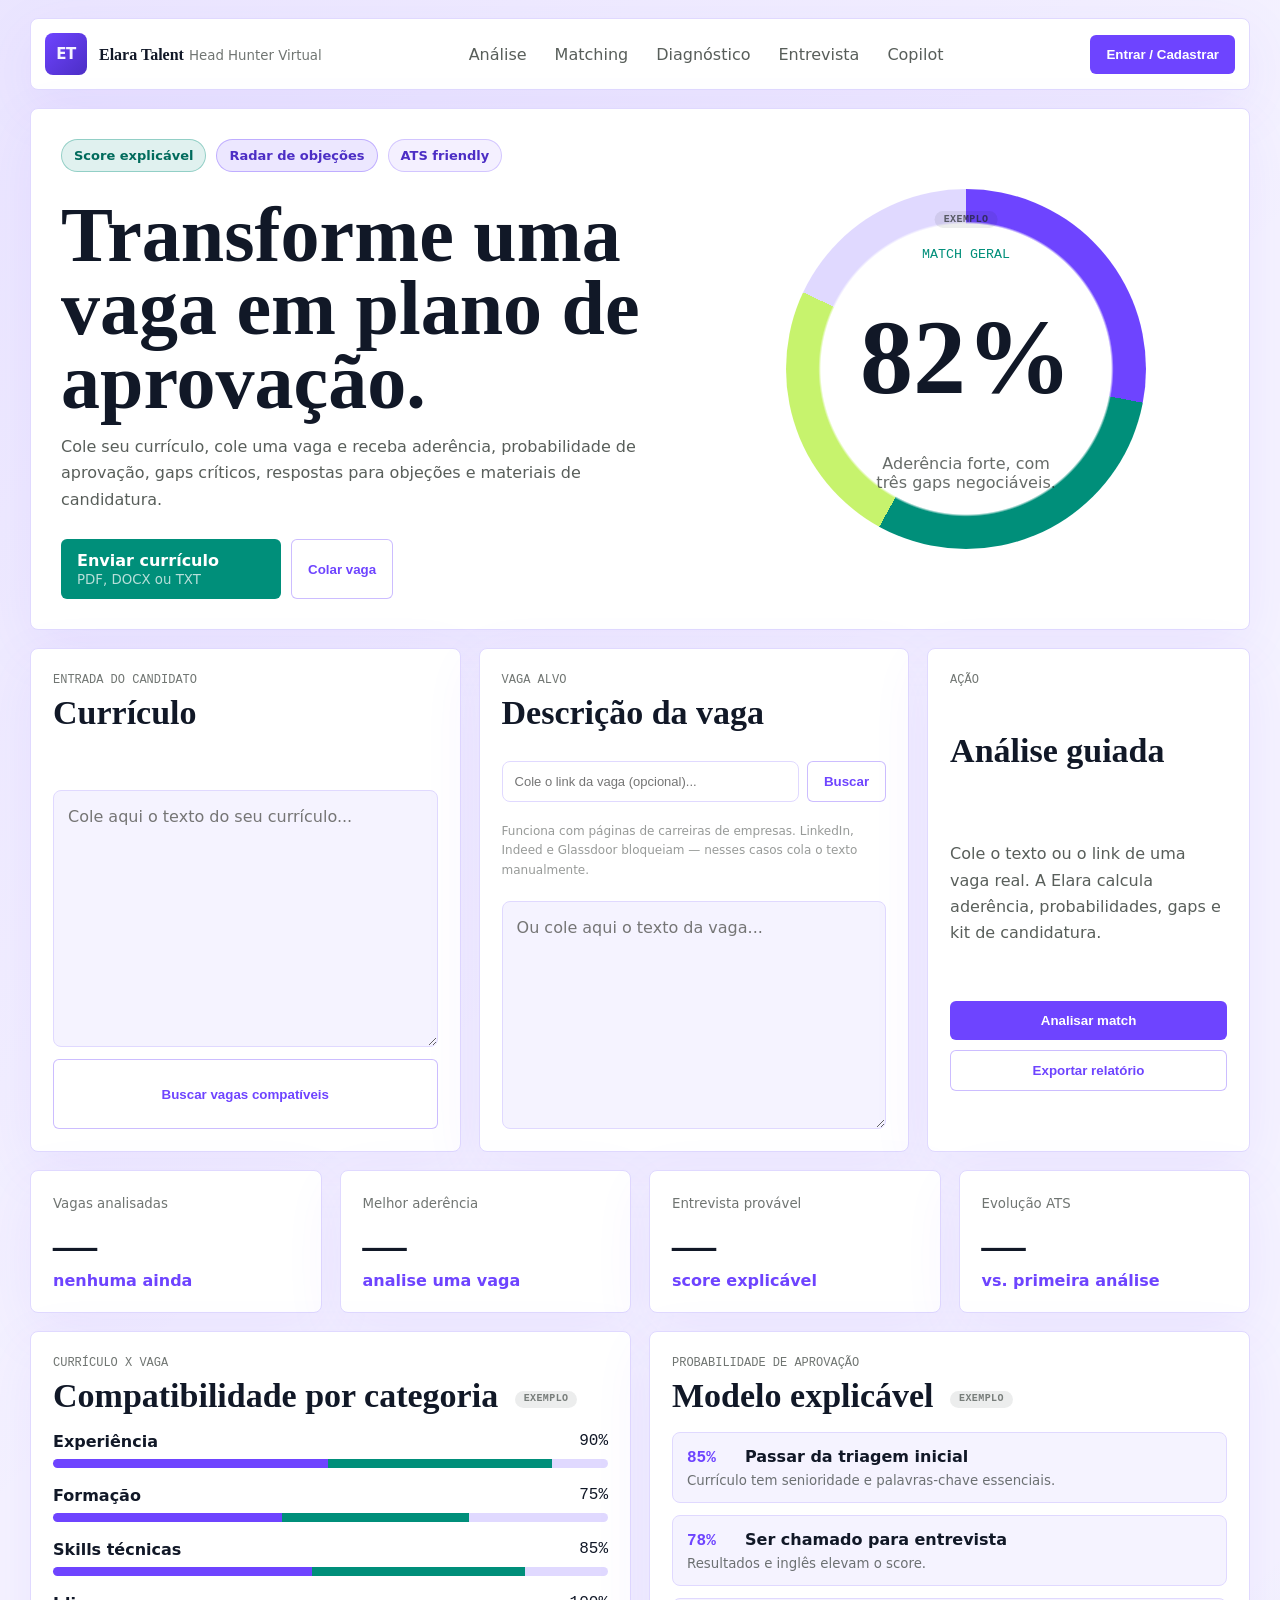
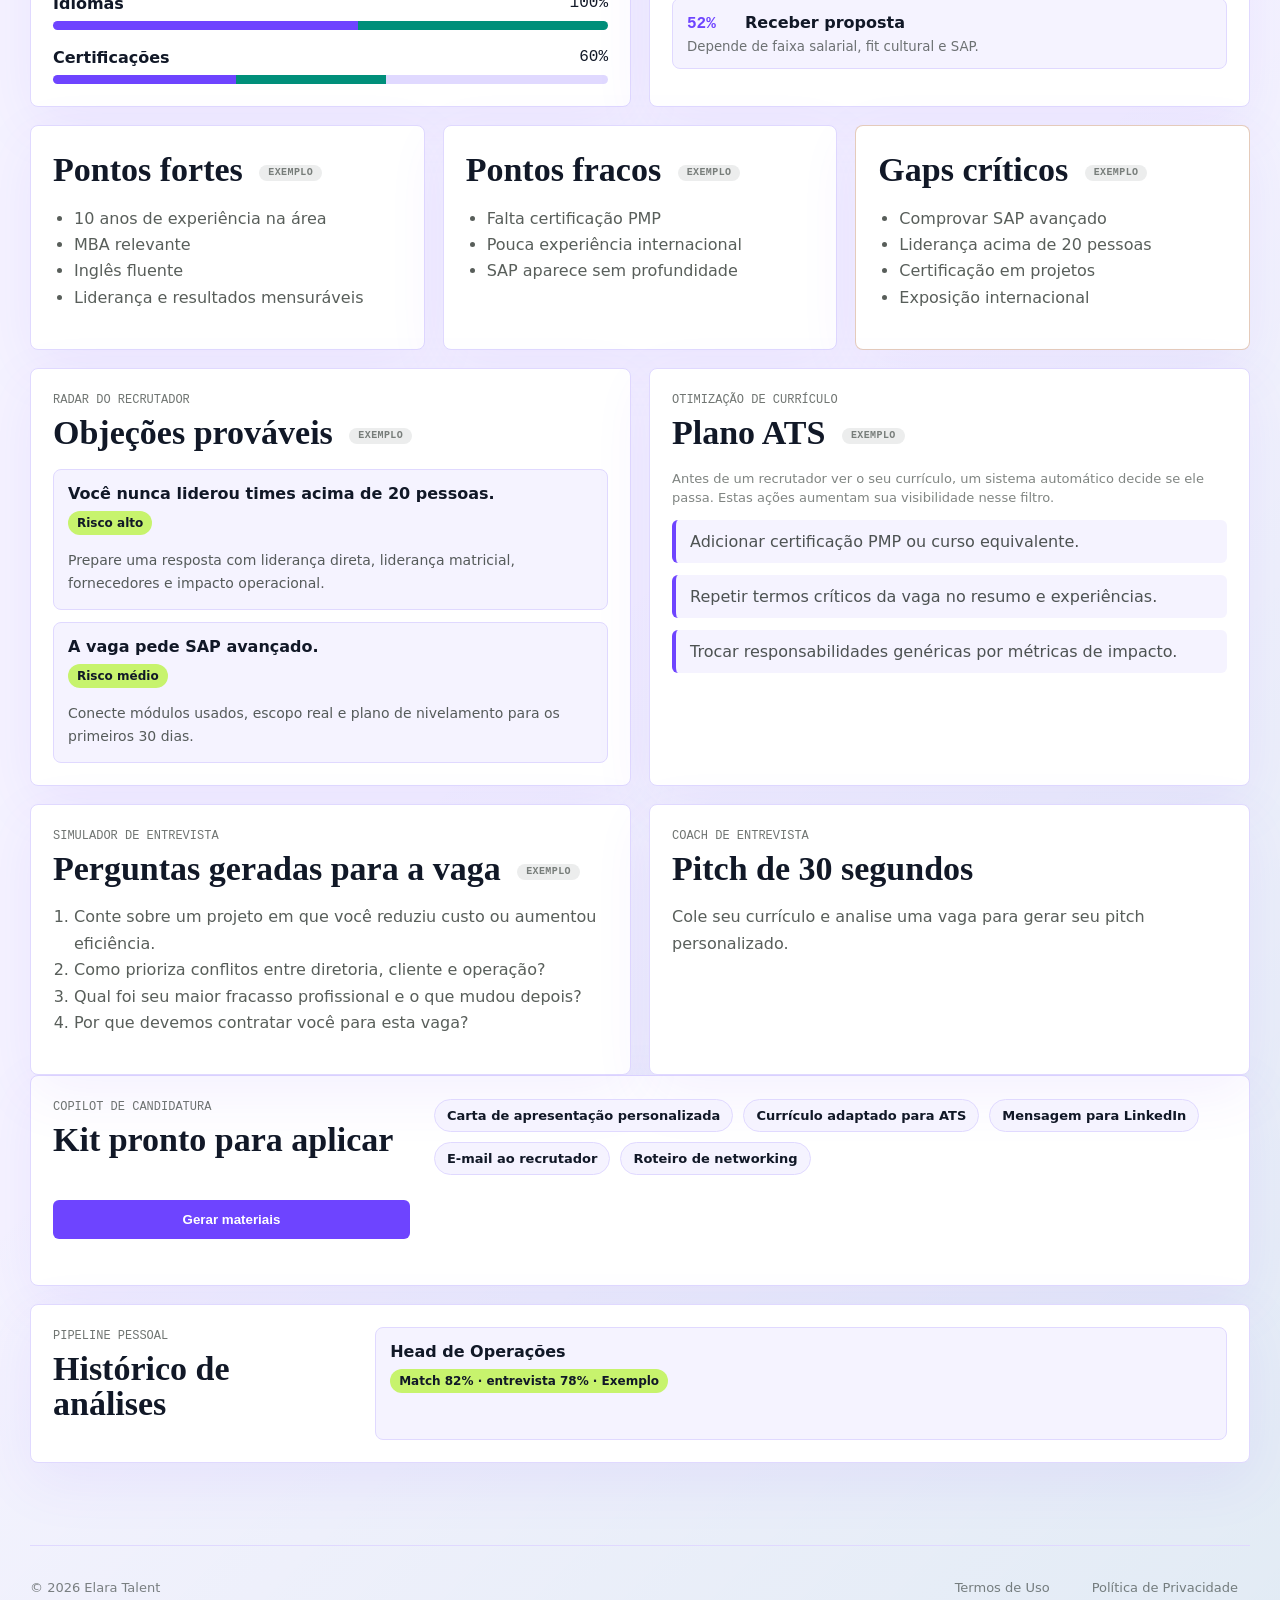
==== index.html @ 8f1d29b9 "fix: corrige portugues europeu para portugues brasileiro na UI Alguns textos (roteiro de networking," ====
<!doctype html>
<html lang="pt-BR">
  <head>
    <meta charset="utf-8" />
    <meta name="viewport" content="width=device-width, initial-scale=1" />
    <title>Elara Talent</title>
    <link rel="manifest" href="manifest.json" />
    <link rel="stylesheet" href="styles.css" />
  </head>
  <body>
    <main class="shell">
      <header class="topbar">
        <div class="brand">
          <span class="mark">ET</span>
          <div>
            <strong>Elara Talent</strong>
            <small>Head Hunter Virtual</small>
          </div>
        </div>
        <nav>
          <a href="#analise">Análise</a>
          <a href="#matching">Matching</a>
          <a href="#diagnostico">Diagnóstico</a>
          <a href="#entrevista">Entrevista</a>
          <a href="#copilot">Copilot</a>
        </nav>
        <div id="auth-area">
          <!-- preenchido por JS -->
        </div>
      </header>

      <section class="hero">
        <div class="hero-copy">
          <div class="badges">
            <span>Score explicável</span>
            <span>Radar de objeções</span>
            <span>ATS friendly</span>
          </div>
          <h1>Transforme uma vaga em plano de aprovação.</h1>
          <p>
            Cole seu currículo, cole uma vaga e receba aderência, probabilidade de aprovação,
            gaps críticos, respostas para objeções e materiais de candidatura.
          </p>
          <div class="actions">
            <label>
              <input type="file" id="resume-file" accept=".pdf,.docx,.txt" />
              <strong>Enviar currículo</strong>
              <small>PDF, DOCX ou TXT</small>
            </label>
            <button class="secondary" id="paste-job-button">Colar vaga</button>
          </div>
        </div>
        <div class="radar" aria-label="Match geral de 82%">
          <div class="ring">
            <span class="example-badge">Exemplo</span>
            <small>Match geral</small>
            <strong id="match-score">82%</strong>
            <span id="match-caption">Aderência forte, com três gaps negociáveis.</span>
          </div>
        </div>
      </section>

      <div class="paywall-banner" id="paywall-banner">
        <p><strong>Você usou suas 2 análises gratuitas deste mês.</strong> Compre créditos para continuar analisando.</p>
        <button id="btn-open-upgrade">Comprar créditos — a partir de R$ 5,00</button>
      </div>

      <section class="workspace" id="analise">
        <article class="panel input-panel">
          <div>
            <p class="eyebrow">Entrada do candidato</p>
            <h2>Currículo</h2>
          </div>
          <textarea id="resume-input" rows="8" placeholder="Cole aqui o texto do seu currículo..."></textarea>
          <div class="pii-banner" id="pii-banner" hidden>
            <p>Encontramos informações pessoais que normalmente não são necessárias para a análise. Deseja removê-las automaticamente?</p>
            <div class="pii-banner-actions">
              <button id="pii-remove-button">Remover automaticamente</button>
              <button class="secondary" id="pii-keep-button">Manter assim</button>
            </div>
          </div>
          <button class="secondary" id="search-jobs-button">Buscar vagas compatíveis</button>
        </article>
        <article class="panel input-panel">
          <div>
            <p class="eyebrow">Vaga alvo</p>
            <h2>Descrição da vaga</h2>
          </div>
          <div class="url-row">
            <input type="url" id="job-url-input" placeholder="Cole o link da vaga (opcional)..." />
            <button id="fetch-job-button" class="secondary">Buscar</button>
          </div>
          <p class="url-hint">Funciona com páginas de carreiras de empresas. LinkedIn, Indeed e Glassdoor bloqueiam — nesses casos cola o texto manualmente.</p>
          <textarea id="job-input" rows="8" placeholder="Ou cole aqui o texto da vaga..."></textarea>
        </article>
        <article class="panel command-panel">
          <p class="eyebrow">Ação</p>
          <h2>Análise guiada</h2>
          <p>Cole o texto ou o link de uma vaga real. A Elara calcula aderência, probabilidades, gaps e kit de candidatura.</p>
          <div class="button-stack">
            <button id="analyze-button">Analisar match</button>
            <button class="secondary" id="export-report-button">Exportar relatório</button>
          </div>
          <div class="usage-counter" id="usage-info"></div>
        </article>
      </section>

      <section class="panel" id="job-results-panel" hidden>
        <div>
          <p class="eyebrow">Vagas reais</p>
          <h2>Vagas compatíveis encontradas</h2>
          <p class="section-hint">Resultados da Adzuna com base no seu currículo. O score aqui é uma estimativa rápida por palavras-chave — use "Analisar em detalhe" para a análise completa.</p>
        </div>
        <div class="job-results-list" id="job-results-list"></div>
      </section>

      <section class="metrics">
        <article><small>Vagas analisadas</small><strong id="metric-count">—</strong><span id="metric-count-sub">nenhuma ainda</span></article>
        <article><small>Melhor aderência</small><strong id="metric-best-match">—</strong><span id="metric-best-role">analise uma vaga</span></article>
        <article><small>Entrevista provável</small><strong id="metric-interview">—</strong><span id="metric-interview-sub">score explicável</span></article>
        <article><small>Evolução ATS</small><strong id="metric-ats">—</strong><span id="metric-ats-sub">vs. primeira análise</span></article>
      </section>

      <section id="matching" class="grid two">
        <article class="panel">
          <p class="eyebrow">Currículo x vaga</p>
          <h2>Compatibilidade por categoria <span class="example-badge">Exemplo</span></h2>
          <div class="bars">
            <span data-category="experience" style="--v:90%"><b>Experiência</b><i>90%</i></span>
            <span data-category="education" style="--v:75%"><b>Formação</b><i>75%</i></span>
            <span data-category="skills" style="--v:85%"><b>Skills técnicas</b><i>85%</i></span>
            <span data-category="languages" style="--v:100%"><b>Idiomas</b><i>100%</i></span>
            <span data-category="certifications" style="--v:60%"><b>Certificações</b><i>60%</i></span>
          </div>
        </article>
        <article class="panel">
          <p class="eyebrow">Probabilidade de aprovação</p>
          <h2>Modelo explicável <span class="example-badge">Exemplo</span></h2>
          <div class="probabilities">
            <div><strong id="screening-score">85%</strong><span>Passar da triagem inicial</span><small id="screening-reason">Currículo tem senioridade e palavras-chave essenciais.</small></div>
            <div><strong id="interview-score">78%</strong><span>Ser chamado para entrevista</span><small id="interview-reason">Resultados e inglês elevam o score.</small></div>
            <div><strong id="offer-score">52%</strong><span>Receber proposta</span><small id="offer-reason">Depende de faixa salarial, fit cultural e SAP.</small></div>
          </div>
        </article>
      </section>

      <section id="diagnostico" class="grid three">
        <article class="panel">
          <h2>Pontos fortes <span class="example-badge">Exemplo</span></h2>
          <ul id="strengths-list">
            <li>10 anos de experiência na área</li>
            <li>MBA relevante</li>
            <li>Inglês fluente</li>
            <li>Liderança e resultados mensuráveis</li>
          </ul>
        </article>
        <article class="panel">
          <h2>Pontos fracos <span class="example-badge">Exemplo</span></h2>
          <ul id="weaknesses-list">
            <li>Falta certificação PMP</li>
            <li>Pouca experiência internacional</li>
            <li>SAP aparece sem profundidade</li>
          </ul>
        </article>
        <article class="panel copper">
          <h2>Gaps críticos <span class="example-badge">Exemplo</span></h2>
          <ul id="critical-gaps-list">
            <li>Comprovar SAP avançado</li>
            <li>Liderança acima de 20 pessoas</li>
            <li>Certificação em projetos</li>
            <li>Exposição internacional</li>
          </ul>
        </article>
      </section>

      <section class="grid two">
        <article class="panel">
          <p class="eyebrow">Radar do recrutador</p>
          <h2>Objeções prováveis <span class="example-badge">Exemplo</span></h2>
          <div class="objections" id="objections-list">
            <article>
              <strong>Você nunca liderou times acima de 20 pessoas.</strong>
              <span>Risco alto</span>
              <p>Prepare uma resposta com liderança direta, liderança matricial, fornecedores e impacto operacional.</p>
            </article>
            <article>
              <strong>A vaga pede SAP avançado.</strong>
              <span>Risco médio</span>
              <p>Conecte módulos usados, escopo real e plano de nivelamento para os primeiros 30 dias.</p>
            </article>
          </div>
        </article>
        <article class="panel">
          <p class="eyebrow">Otimização de currículo</p>
          <h2>Plano ATS <span class="example-badge">Exemplo</span></h2>
          <p class="section-hint">Antes de um recrutador ver o seu currículo, um sistema automático decide se ele passa. Estas ações aumentam sua visibilidade nesse filtro.</p>
          <div class="ats-plan" id="ats-plan">
            <span>Adicionar certificação PMP ou curso equivalente.</span>
            <span>Repetir termos críticos da vaga no resumo e experiências.</span>
            <span>Trocar responsabilidades genéricas por métricas de impacto.</span>
          </div>
        </article>
      </section>

      <section id="entrevista" class="grid two">
        <article class="panel">
          <p class="eyebrow">Simulador de entrevista</p>
          <h2>Perguntas geradas para a vaga <span class="example-badge">Exemplo</span></h2>
          <ol id="interview-list">
            <li>Conte sobre um projeto em que você reduziu custo ou aumentou eficiência.</li>
            <li>Como prioriza conflitos entre diretoria, cliente e operação?</li>
            <li>Qual foi seu maior fracasso profissional e o que mudou depois?</li>
            <li>Por que devemos contratar você para esta vaga?</li>
          </ol>
        </article>
        <article class="panel">
          <p class="eyebrow">Coach de entrevista</p>
          <h2>Pitch de 30 segundos</h2>
          <p id="pitch-text">Cole seu currículo e analise uma vaga para gerar seu pitch personalizado.</p>
        </article>
      </section>

      <section id="copilot" class="panel copilot">
        <div>
          <p class="eyebrow">Copilot de candidatura</p>
          <h2>Kit pronto para aplicar</h2>
        </div>
        <div class="kit">
          <span>Carta de apresentação personalizada</span>
          <span>Currículo adaptado para ATS</span>
          <span>Mensagem para LinkedIn</span>
          <span>E-mail ao recrutador</span>
          <span>Roteiro de networking</span>
        </div>
        <button id="generate-kit-button">Gerar materiais</button>
        <div class="materials" id="materials" hidden></div>
      </section>

      <section class="panel history-panel">
        <div>
          <p class="eyebrow">Pipeline pessoal</p>
          <h2>Histórico de análises</h2>
        </div>
        <div class="history-list" id="history-list">
          <article>
            <strong>Head de Operações</strong>
            <span>Match 82% · entrevista 78%</span>
          </article>
        </div>
      </section>
    </main>

    <footer class="site-footer">
      <span>© 2026 Elara Talent</span>
      <nav>
        <a href="/termos.html">Termos de Uso</a>
        <a href="/privacidade.html">Política de Privacidade</a>
      </nav>
    </footer>

    <!-- Modal: Login / Cadastro -->
    <div class="modal-overlay" id="modal-auth">
      <div class="modal">
        <button class="modal-close" id="modal-auth-close" aria-label="Fechar">✕</button>
        <h2 id="auth-modal-title">Entrar</h2>
        <div class="modal-error" id="auth-error"></div>

        <!-- Login / Registo -->
        <div id="auth-login-form">
          <div id="auth-form-name" style="display:none">
            <input type="text" id="auth-name" placeholder="Seu nome (opcional)" />
          </div>
          <input type="email" id="auth-email" placeholder="E-mail" />
          <input type="password" id="auth-password" placeholder="Senha" />
          <button class="primary" id="auth-submit">Entrar</button>
          <div class="switch-link" id="auth-switch">
            Não tem conta? <a id="auth-toggle">Cadastre-se grátis</a>
          </div>
          <div class="switch-link" style="margin-top:6px">
            <a id="auth-forgot">Esqueceu a senha?</a>
          </div>
        </div>

        <!-- Recuperação de senha -->
        <div id="auth-forgot-form" style="display:none">
          <p style="font-size:14px;color:rgba(24,32,27,0.62);margin:0 0 12px">Informe seu e-mail e enviaremos um link para você redefinir a senha.</p>
          <input type="email" id="forgot-email" placeholder="E-mail" />
          <button class="primary" id="forgot-submit">Enviar link</button>
          <div class="switch-link" style="margin-top:8px">
            <a id="forgot-back">Voltar ao login</a>
          </div>
        </div>
      </div>
    </div>

    <!-- Modal: Redefinir senha (via link no e-mail) -->
    <div class="modal-overlay" id="modal-reset">
      <div class="modal">
        <h2>Nova senha</h2>
        <div class="modal-error" id="reset-error"></div>
        <input type="password" id="reset-password" placeholder="Nova senha" />
        <input type="password" id="reset-password-confirm" placeholder="Confirmar nova senha" />
        <button class="primary" id="reset-submit">Redefinir senha</button>
      </div>
    </div>

    <!-- Modal: Upgrade / Planos -->
    <div class="modal-overlay" id="modal-upgrade">
      <div class="modal">
        <button class="modal-close" id="modal-upgrade-close" aria-label="Fechar">✕</button>
        <h2>Comprar créditos</h2>
        <p style="color:rgba(24,32,27,0.62);margin:0 0 4px;font-size:14px;">
          Cada crédito equivale a uma análise de match. Compra única, sem assinatura — use quando precisar.
        </p>
        <div class="plan-cards">
          <div class="plan-card" data-credits="5">
            <strong>5 créditos <span class="price">R$ 5,00</span></strong>
            <span>R$ 1,00 por análise</span>
          </div>
          <div class="plan-card selected" data-credits="10">
            <strong>10 créditos <span class="price">R$ 8,00</span></strong>
            <span>R$ 0,80 por análise · economize 20%</span>
          </div>
          <div class="plan-card" data-credits="20">
            <strong>20 créditos <span class="price">R$ 14,00</span></strong>
            <span>R$ 0,70 por análise · economize 30%</span>
          </div>
          <div class="plan-card" data-credits="30">
            <strong>30 créditos <span class="price">R$ 20,00</span></strong>
            <span>R$ 0,67 por análise · economize 33%</span>
          </div>
        </div>
        <button class="primary" id="btn-checkout">Comprar agora</button>
        <div class="switch-link" style="margin-top:10px;font-size:12px;">
          Pagamento seguro via MercadoPago · PIX ou cartão
        </div>
      </div>
    </div>

    <script src="app.js"></script>
  </body>
</html>
---- styles.css ----
:root {
  --ink: #111827;
  --paper: #f5f3ff;
  --chalk: #ffffff;
  --moss: #008f7a;
  --mint: #c7f36d;
  --copper: #ff6b35;
  --plum: #6e44ff;
  --blue: #6e44ff;
  --line: #e0d9ff;
}

* {
  box-sizing: border-box;
}

html {
  scroll-behavior: smooth;
}

body {
  margin: 0;
  background:
    linear-gradient(135deg, rgba(110, 68, 255, 0.08), transparent 34%),
    linear-gradient(315deg, rgba(0, 143, 122, 0.08), transparent 38%),
    var(--paper);
  color: var(--ink);
  font-family: Inter, ui-sans-serif, system-ui, -apple-system, BlinkMacSystemFont, "Segoe UI", sans-serif;
}

button,
a,
label {
  -webkit-tap-highlight-color: transparent;
}

.shell {
  width: min(1220px, calc(100% - 32px));
  margin: 0 auto;
  padding: 18px 0 42px;
}

.topbar,
.hero,
.panel,
.metrics article {
  border: 1px solid var(--line);
  background: var(--chalk);
  border-radius: 8px;
  box-shadow: 0 18px 60px rgba(110, 68, 255, 0.08);
}

.topbar {
  display: flex;
  align-items: center;
  justify-content: space-between;
  gap: 18px;
  padding: 14px;
}

.brand {
  display: flex;
  align-items: center;
  gap: 12px;
}

.brand strong,
h1,
h2,
.radar strong,
.metrics strong {
  font-family: Georgia, "Times New Roman", serif;
}

.brand small,
.eyebrow,
.metrics small {
  color: rgba(24, 32, 27, 0.62);
}

.mark {
  display: grid;
  width: 42px;
  height: 42px;
  place-items: center;
  border-radius: 8px;
  background: linear-gradient(135deg, var(--plum), #4c2ec5);
  color: var(--paper);
  font-weight: 800;
  font-size: 15px;
  letter-spacing: -0.5px;
}

nav {
  display: flex;
  gap: 4px;
}

nav a {
  color: rgba(24, 32, 27, 0.72);
  padding: 10px 12px;
  text-decoration: none;
  border-radius: 6px;
}

nav a:hover {
  background: rgba(110, 68, 255, 0.10);
  color: var(--plum);
}

button,
.actions label {
  border: 0;
  border-radius: 6px;
  background: var(--plum);
  color: #ffffff;
  padding: 12px 16px;
  font-weight: 750;
  cursor: pointer;
}

.hero {
  display: grid;
  grid-template-columns: 1.1fr 0.9fr;
  gap: 34px;
  align-items: center;
  margin-top: 18px;
  padding: 30px;
}

.badges,
.actions,
.kit {
  display: flex;
  flex-wrap: wrap;
  gap: 10px;
}

.badges span,
.kit span {
  border: 1px solid var(--line);
  border-radius: 999px;
  background: var(--paper);
  padding: 8px 12px;
  font-size: 13px;
  font-weight: 650;
}

.badges span:nth-child(1) {
  border-color: rgba(0, 143, 122, 0.35);
  background: rgba(0, 143, 122, 0.12);
  color: #006b5c;
}

.badges span:nth-child(2) {
  border-color: rgba(110, 68, 255, 0.35);
  background: rgba(110, 68, 255, 0.13);
  color: #4c2ec5;
}

.badges span:nth-child(3) {
  border-color: rgba(110, 68, 255, 0.25);
  background: rgba(110, 68, 255, 0.08);
  color: #4c2ec5;
}

h1 {
  max-width: 720px;
  margin: 26px 0 16px;
  font-size: clamp(44px, 7vw, 78px);
  line-height: 0.94;
  letter-spacing: 0;
}

h2 {
  margin: 4px 0 18px;
  font-size: clamp(25px, 3vw, 34px);
  line-height: 1.05;
}

p,
li {
  color: rgba(24, 32, 27, 0.72);
  line-height: 1.65;
}

.actions {
  margin-top: 26px;
}

.actions label {
  display: grid;
  min-width: 220px;
  gap: 2px;
  background: var(--moss);
}

.actions input {
  display: none;
}

.actions small {
  color: rgba(255, 255, 255, 0.72);
  font-weight: 500;
}

.secondary {
  background: #ffffff;
  color: var(--plum);
  border: 1px solid rgba(110, 68, 255, 0.35);
}

.radar {
  display: grid;
  place-items: center;
}

.ring {
  position: relative;
  display: grid;
  width: min(360px, 78vw);
  aspect-ratio: 1;
  place-items: center;
  text-align: center;
  padding: 36px;
  border-radius: 50%;
  background:
    radial-gradient(circle at center, var(--chalk) 0 57%, transparent 58%),
    conic-gradient(var(--plum) 0 28%, var(--moss) 28% 58%, var(--mint) 58% 82%, var(--line) 82% 100%);
}

.ring strong {
  display: block;
  font-size: clamp(72px, 14vw, 106px);
  line-height: 1;
}

.ring small {
  font-family: "Cascadia Code", ui-monospace, monospace;
  color: var(--moss);
  text-transform: uppercase;
}

.ring span {
  max-width: 190px;
  color: rgba(24, 32, 27, 0.66);
}

.metrics,
.grid {
  display: grid;
  gap: 18px;
  margin-top: 18px;
}

.workspace {
  display: grid;
  grid-template-columns: minmax(0, 1fr) minmax(0, 1fr) 0.75fr;
  gap: 18px;
  margin-top: 18px;
}

.input-panel {
  display: grid;
  gap: 12px;
}

textarea {
  width: 100%;
  resize: vertical;
  border: 1px solid var(--line);
  border-radius: 8px;
  background: var(--paper);
  color: var(--ink);
  font: inherit;
  line-height: 1.55;
  padding: 14px;
}

textarea:focus,
button:focus,
a:focus {
  outline: 3px solid rgba(110, 68, 255, 0.25);
  outline-offset: 2px;
}

.command-panel {
  display: flex;
  flex-direction: column;
  justify-content: space-between;
  gap: 14px;
}

.button-stack {
  display: grid;
  gap: 10px;
}

.url-row {
  display: flex;
  gap: 8px;
  margin-bottom: 8px;
}

.url-row input[type="url"] {
  flex: 1;
  padding: 8px 12px;
  border: 1.5px solid var(--line);
  border-radius: 8px;
  font-size: 13px;
  background: var(--chalk);
  color: var(--ink);
  outline: none;
}

.url-row input[type="url"]:focus {
  border-color: var(--moss);
}

.url-hint {
  margin: 0 0 8px;
  font-size: 12px;
  color: rgba(24, 32, 27, 0.45);
}

.metrics {
  grid-template-columns: repeat(4, 1fr);
}

.metrics article,
.panel {
  padding: 22px;
}

.metrics strong {
  display: block;
  margin-top: 8px;
  font-size: 44px;
}

.metrics span {
  color: var(--plum);
  font-weight: 700;
}

.two {
  grid-template-columns: repeat(2, 1fr);
}

.three {
  grid-template-columns: repeat(3, 1fr);
}

.eyebrow {
  margin: 0;
  font-family: "Cascadia Code", ui-monospace, monospace;
  font-size: 12px;
  text-transform: uppercase;
}

.example-badge {
  display: inline-block;
  vertical-align: middle;
  margin-left: 8px;
  padding: 3px 9px;
  border-radius: 999px;
  background: rgba(24, 32, 27, 0.08);
  color: rgba(24, 32, 27, 0.55);
  font-family: "Cascadia Code", ui-monospace, monospace;
  font-size: 10px;
  font-weight: 700;
  text-transform: uppercase;
  letter-spacing: 0.04em;
}

.ring .example-badge {
  position: absolute;
  top: 22px;
  left: 50%;
  transform: translateX(-50%);
  margin-left: 0;
}

.section-hint {
  margin: 0 0 12px;
  font-size: 13px;
  color: rgba(24, 32, 27, 0.55);
  line-height: 1.5;
}

.bars {
  display: grid;
  gap: 18px;
}

.bars span {
  display: grid;
  grid-template-columns: 1fr auto;
  gap: 8px;
}

.bars span::after {
  grid-column: 1 / -1;
  content: "";
  height: 9px;
  border-radius: 999px;
  background: linear-gradient(90deg, var(--plum) 0 calc(var(--v) * 0.55), var(--moss) calc(var(--v) * 0.55) var(--v), var(--line) var(--v) 100%);
}

.bars i {
  font-family: "Cascadia Code", ui-monospace, monospace;
  font-style: normal;
}

.probabilities {
  display: grid;
  gap: 12px;
}

.probabilities div {
  border: 1px solid var(--line);
  border-radius: 8px;
  background: var(--paper);
  padding: 14px;
}

.probabilities strong {
  display: inline-block;
  min-width: 58px;
  font-family: "Cascadia Code", ui-monospace, monospace;
  color: var(--plum);
}

.probabilities span {
  font-weight: 750;
}

.probabilities small {
  display: block;
  margin-top: 6px;
  color: rgba(24, 32, 27, 0.62);
}

.objections,
.ats-plan,
.history-list {
  display: grid;
  gap: 12px;
}

.objections article,
.history-list article {
  border: 1px solid var(--line);
  border-radius: 8px;
  background: var(--paper);
  padding: 14px;
}

.objections strong,
.history-list strong {
  display: block;
}

.objections span,
.history-list span {
  display: inline-block;
  margin-top: 8px;
  border-radius: 999px;
  background: var(--mint);
  color: var(--ink);
  padding: 5px 9px;
  font-size: 12px;
  font-weight: 750;
}

.job-results-list {
  display: grid;
  gap: 12px;
}

.job-results-list article {
  border: 1px solid var(--line);
  border-radius: 8px;
  background: var(--paper);
  padding: 14px;
  display: grid;
  gap: 6px;
}

.job-results-list strong {
  display: block;
}

.job-results-list .job-meta {
  font-size: 13px;
  color: rgba(24, 32, 27, 0.62);
}

.job-results-list .job-score {
  display: inline-block;
  border-radius: 999px;
  background: var(--mint);
  color: var(--ink);
  padding: 4px 9px;
  font-size: 12px;
  font-weight: 750;
  width: fit-content;
}

.job-results-list .job-actions {
  display: flex;
  gap: 8px;
  margin-top: 4px;
}

.objections p {
  margin-bottom: 0;
  font-size: 14px;
}

.ats-plan span {
  display: block;
  border-left: 4px solid var(--plum);
  border-radius: 6px;
  background: var(--paper);
  padding: 12px 14px;
  color: rgba(24, 32, 27, 0.76);
}

ul,
ol {
  padding-left: 21px;
}

.copper {
  border-color: rgba(182, 106, 60, 0.35);
}

.copilot {
  display: grid;
  grid-template-columns: 0.45fr 1fr;
  align-items: center;
  gap: 24px;
}

.materials {
  grid-column: 1 / -1;
  display: grid;
  grid-template-columns: repeat(3, 1fr);
  gap: 12px;
}

.materials article {
  border: 1px solid var(--line);
  border-radius: 8px;
  background: linear-gradient(180deg, #ffffff, rgba(110, 68, 255, 0.06));
  padding: 14px;
}

.materials p {
  margin-bottom: 0;
  font-size: 14px;
}

.history-panel {
  display: grid;
  grid-template-columns: 0.35fr 1fr;
  gap: 24px;
  margin-top: 18px;
}

/* Modal base */
.modal-overlay {
  display: none;
  position: fixed;
  inset: 0;
  background: rgba(17, 24, 39, 0.55);
  z-index: 100;
  align-items: center;
  justify-content: center;
  padding: 16px;
}
.modal-overlay.open { display: flex; }
.modal {
  background: #fff;
  border-radius: 12px;
  padding: 32px;
  width: 100%;
  max-width: 420px;
  box-shadow: 0 24px 80px rgba(110,68,255,0.15);
}
.modal h2 { margin: 0 0 20px; font-size: 22px; }
.modal input[type="email"],
.modal input[type="password"],
.modal input[type="text"] {
  display: block;
  width: 100%;
  padding: 11px 14px;
  border: 1px solid #e0d9ff;
  border-radius: 7px;
  font: inherit;
  margin-bottom: 12px;
  box-sizing: border-box;
}
.modal input:focus { outline: 3px solid rgba(110,68,255,0.25); }
.modal button.primary {
  width: 100%;
  padding: 13px;
  font-size: 15px;
  margin-top: 4px;
}
.modal .switch-link {
  margin-top: 14px;
  text-align: center;
  font-size: 13px;
  color: rgba(24,32,27,0.62);
}
.modal .switch-link a { color: var(--plum); cursor: pointer; }
.modal-error {
  background: #fef2f2;
  color: #991b1b;
  border-radius: 6px;
  padding: 9px 12px;
  font-size: 13px;
  margin-bottom: 12px;
  display: none;
}
.modal-close {
  float: right;
  background: none;
  border: none;
  font-size: 20px;
  cursor: pointer;
  color: #888;
  padding: 0;
  line-height: 1;
  margin-top: -4px;
}

/* Upgrade modal */
.plan-cards { display: grid; gap: 10px; margin: 18px 0; }
.plan-card {
  border: 1px solid #e0d9ff;
  border-radius: 8px;
  padding: 14px 16px;
  cursor: pointer;
  transition: border-color 0.15s;
}
.plan-card:hover { border-color: var(--plum); }
.plan-card.selected { border: 2px solid var(--plum); background: #f5f3ff; }
.plan-card strong { display: block; font-size: 15px; }
.plan-card span { font-size: 13px; color: rgba(24,32,27,0.62); }
.plan-card .price { float: right; font-weight: 700; color: var(--plum); }

/* User bar */
.user-bar {
  display: flex;
  align-items: center;
  gap: 10px;
  font-size: 13px;
}
.plan-badge {
  border-radius: 999px;
  padding: 3px 10px;
  font-size: 12px;
  font-weight: 700;
  background: rgba(110,68,255,0.12);
  color: #4c2ec5;
}
.plan-badge.premium {
  background: rgba(0,143,122,0.15);
  color: #006b5c;
}
.usage-counter {
  font-size: 12px;
  color: rgba(24,32,27,0.55);
}
.btn-logout {
  background: none;
  border: 1px solid #e0d9ff;
  color: rgba(24,32,27,0.72);
  padding: 6px 12px;
  font-size: 12px;
  font-weight: 600;
  border-radius: 6px;
  cursor: pointer;
}
.btn-upgrade {
  background: var(--plum);
  color: #fff;
  border: none;
  padding: 7px 14px;
  font-size: 12px;
  font-weight: 700;
  border-radius: 6px;
  cursor: pointer;
}

/* Paywall banner */
.paywall-banner {
  display: none;
  background: linear-gradient(135deg, #f5f3ff, #f0fdf4);
  border: 1px solid rgba(110,68,255,0.25);
  border-radius: 8px;
  padding: 18px 22px;
  margin-top: 18px;
  text-align: center;
}
.paywall-banner.show { display: block; }
.paywall-banner p { margin: 0 0 12px; color: rgba(24,32,27,0.72); }
.paywall-banner button { padding: 11px 24px; }

/* PII detection banner */
.pii-banner {
  background: #fff8f3;
  border: 1px solid rgba(255, 107, 53, 0.35);
  border-radius: 8px;
  padding: 14px 16px;
  margin-top: 12px;
}
.pii-banner p {
  margin: 0 0 10px;
  font-size: 13px;
  color: rgba(24, 32, 27, 0.8);
}
.pii-banner-actions {
  display: flex;
  gap: 8px;
}

/* Loading state */
button.loading { opacity: 0.6; pointer-events: none; }

@media (max-width: 860px) {
  nav {
    display: none;
  }

  .hero,
  .two,
  .three,
  .copilot,
  .workspace,
  .materials,
  .history-panel {
    grid-template-columns: 1fr;
  }

  .metrics {
    grid-template-columns: repeat(2, 1fr);
  }
}

@media (max-width: 560px) {
  .shell {
    width: min(100% - 20px, 1220px);
  }

  .topbar {
    align-items: stretch;
    flex-direction: column;
  }

  .topbar button {
    width: 100%;
  }

  .hero,
  .panel,
  .metrics article {
    padding: 16px;
  }

  .metrics {
    grid-template-columns: 1fr;
  }
}

/* Páginas legais (Termos de Uso, Política de Privacidade) */
.legal-shell {
  width: min(760px, calc(100% - 32px));
  margin: 0 auto;
  padding: 32px 0 60px;
}

.legal-back {
  display: inline-block;
  margin-bottom: 24px;
  color: var(--moss);
  text-decoration: none;
  font-size: 14px;
  font-weight: 600;
}
.legal-back:hover {
  text-decoration: underline;
}

.legal-page h1 {
  max-width: none;
  margin: 0 0 6px;
  font-size: clamp(30px, 5vw, 42px);
  line-height: 1.1;
}

.legal-page .legal-updated {
  color: rgba(24, 32, 27, 0.55);
  font-size: 13px;
  margin: 0 0 32px;
}

.legal-page h2 {
  margin: 36px 0 12px;
  font-size: clamp(19px, 2.4vw, 23px);
  line-height: 1.25;
  border-top: 1px solid var(--line);
  padding-top: 28px;
}

.legal-page h2:first-of-type {
  border-top: none;
  padding-top: 0;
}

.legal-page p,
.legal-page li {
  font-size: 15px;
}

.legal-page ul {
  padding-left: 22px;
}

.legal-page table {
  width: 100%;
  border-collapse: collapse;
  margin: 12px 0;
  font-size: 14px;
}

.legal-page th,
.legal-page td {
  border: 1px solid var(--line);
  padding: 10px 12px;
  text-align: left;
  vertical-align: top;
}

.legal-page th {
  background: var(--paper);
  font-weight: 700;
}

.legal-page a {
  color: var(--moss);
}

.legal-note {
  background: var(--paper);
  border: 1px solid var(--line);
  border-radius: 8px;
  padding: 14px 16px;
  font-size: 13px;
  color: rgba(24, 32, 27, 0.7);
  margin: 12px 0;
}

/* Rodapé do site */
.site-footer {
  width: min(1220px, calc(100% - 32px));
  margin: 40px auto 0;
  padding: 24px 0;
  border-top: 1px solid var(--line);
  display: flex;
  justify-content: space-between;
  align-items: center;
  flex-wrap: wrap;
  gap: 12px;
  font-size: 13px;
  color: rgba(24, 32, 27, 0.55);
}

.site-footer nav {
  display: flex;
  gap: 18px;
}

.site-footer a {
  color: rgba(24, 32, 27, 0.55);
  text-decoration: none;
}
.site-footer a:hover {
  color: var(--ink);
  text-decoration: underline;
}
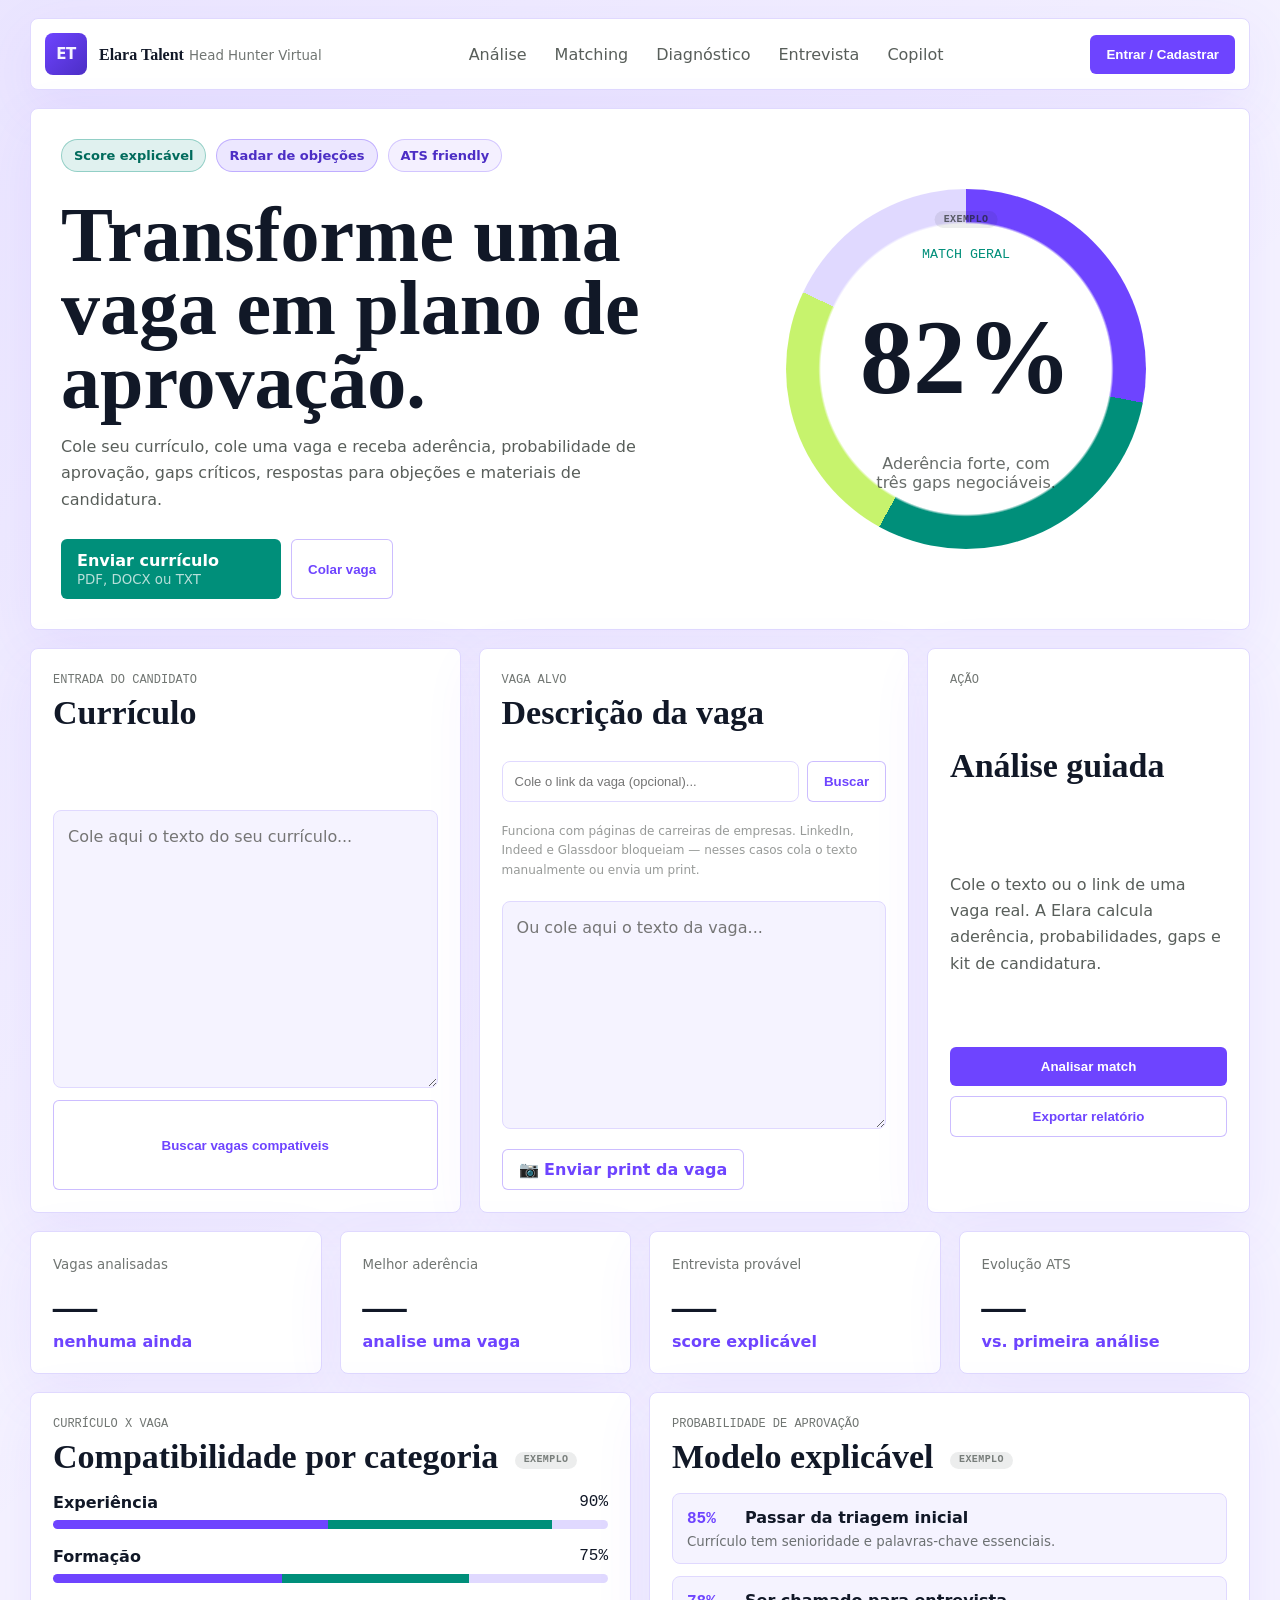
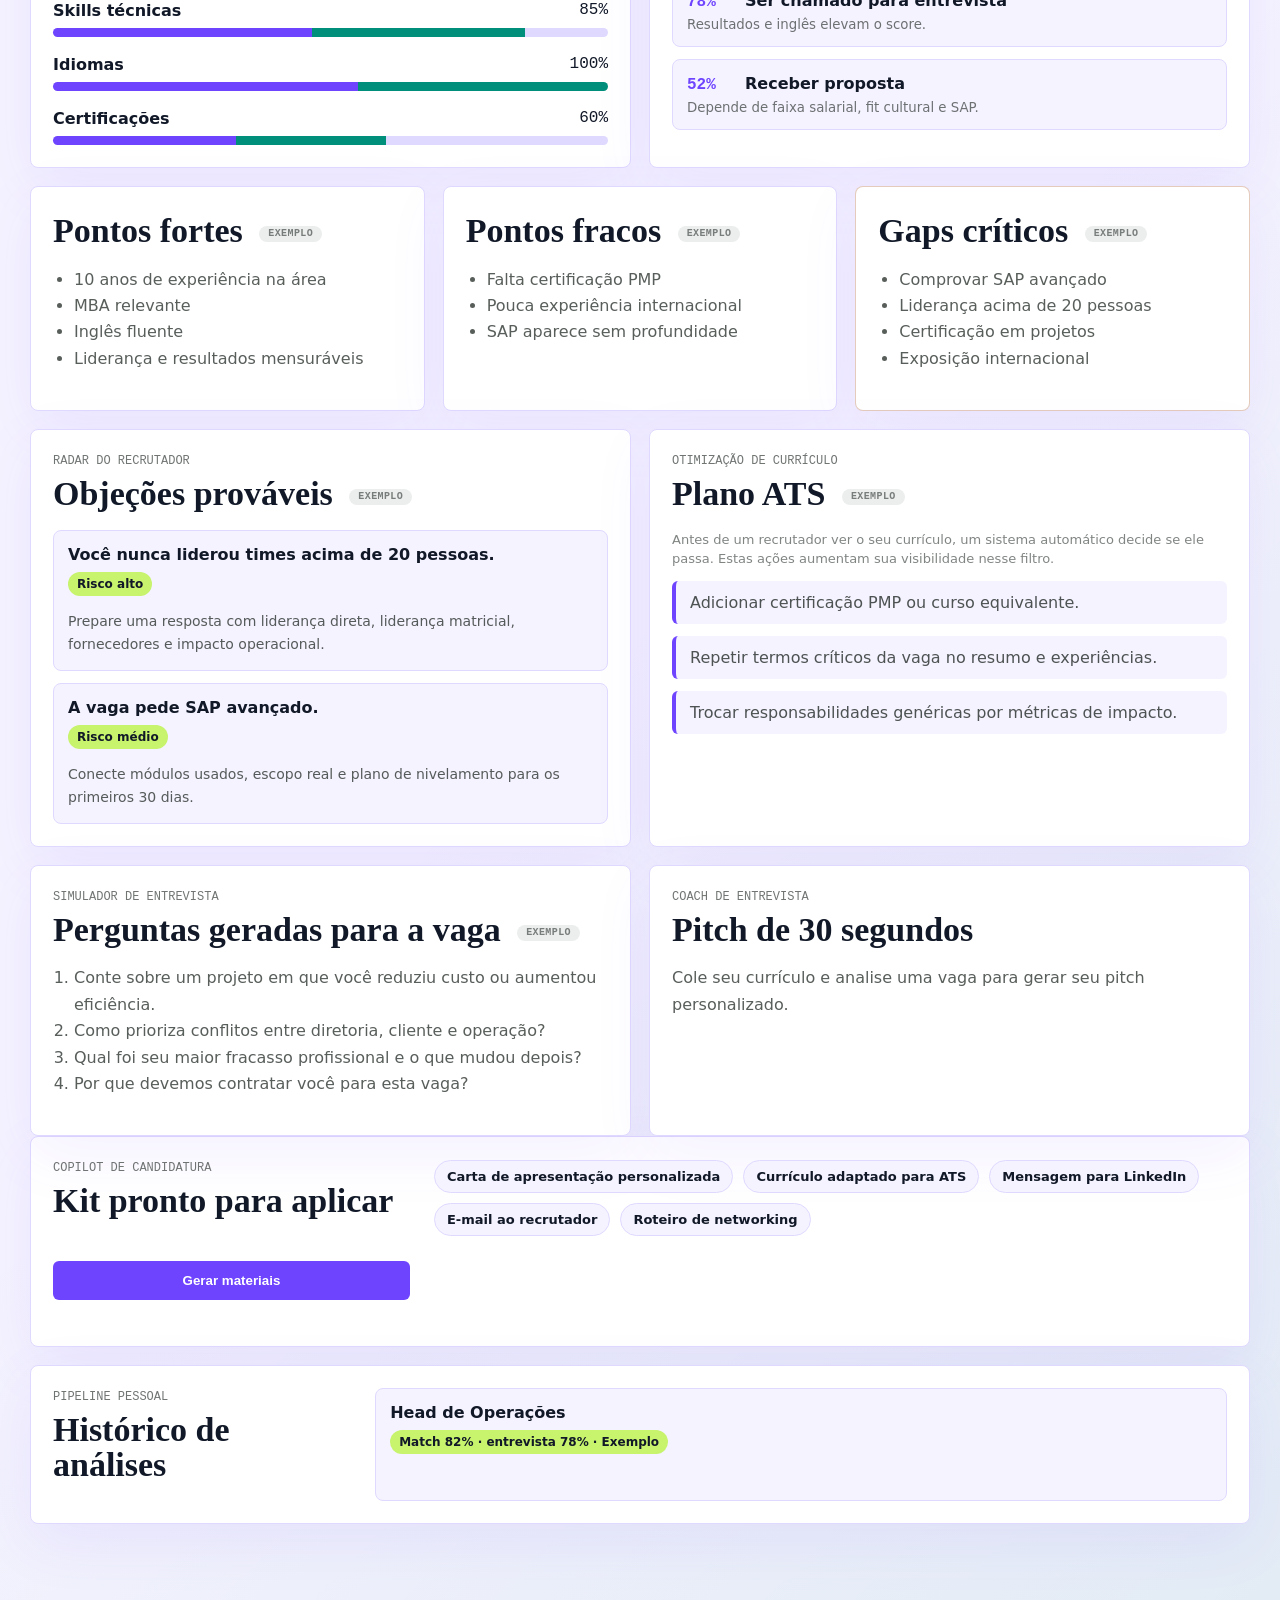
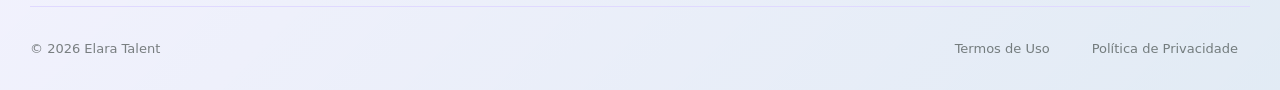
==== commit 36aa6ebd: "feat: botao "Enviar print da vaga" (usa OCR via Claude Vision) Complementa o backend: input de image" ====
--- a/index.html
+++ b/index.html
@@ -5,6 +5,12 @@
     <meta name="viewport" content="width=device-width, initial-scale=1" />
     <title>Elara Talent</title>
     <link rel="manifest" href="manifest.json" />
+    <link rel="apple-touch-icon" href="/icons/apple-touch-icon.png" />
+    <meta name="theme-color" content="#6e44ff" />
+    <meta name="mobile-web-app-capable" content="yes" />
+    <meta name="apple-mobile-web-app-capable" content="yes" />
+    <meta name="apple-mobile-web-app-status-bar-style" content="black-translucent" />
+    <meta name="apple-mobile-web-app-title" content="Elara Talent" />
     <link rel="stylesheet" href="styles.css" />
   </head>
   <body>
@@ -90,8 +96,12 @@
             <input type="url" id="job-url-input" placeholder="Cole o link da vaga (opcional)..." />
             <button id="fetch-job-button" class="secondary">Buscar</button>
           </div>
-          <p class="url-hint">Funciona com páginas de carreiras de empresas. LinkedIn, Indeed e Glassdoor bloqueiam — nesses casos cola o texto manualmente.</p>
+          <p class="url-hint">Funciona com páginas de carreiras de empresas. LinkedIn, Indeed e Glassdoor bloqueiam — nesses casos cola o texto manualmente ou envia um print.</p>
           <textarea id="job-input" rows="8" placeholder="Ou cole aqui o texto da vaga..."></textarea>
+          <label class="job-image-upload">
+            <input type="file" id="job-image-input" accept="image/png,image/jpeg,image/webp" hidden />
+            <span class="secondary" id="job-image-label">📷 Enviar print da vaga</span>
+          </label>
         </article>
         <article class="panel command-panel">
           <p class="eyebrow">Ação</p>
@@ -272,6 +282,12 @@
           </div>
           <input type="email" id="auth-email" placeholder="E-mail" />
           <input type="password" id="auth-password" placeholder="Senha" />
+          <div id="auth-form-terms" style="display:none">
+            <label class="terms-checkbox">
+              <input type="checkbox" id="auth-terms-checkbox" />
+              <span>Li e aceito os <a href="/termos.html" target="_blank" rel="noopener">Termos de Uso</a> e a <a href="/privacidade.html" target="_blank" rel="noopener">Política de Privacidade</a>.</span>
+            </label>
+          </div>
           <button class="primary" id="auth-submit">Entrar</button>
           <div class="switch-link" id="auth-switch">
             Não tem conta? <a id="auth-toggle">Cadastre-se grátis</a>
--- a/styles.css
+++ b/styles.css
@@ -321,6 +321,21 @@
   margin: 0 0 8px;
   font-size: 12px;
   color: rgba(24, 32, 27, 0.45);
+}
+
+.job-image-upload {
+  display: inline-block;
+  margin-top: 8px;
+}
+.job-image-upload span {
+  display: inline-block;
+  border-radius: 6px;
+  padding: 10px 16px;
+  font-weight: 750;
+  cursor: pointer;
+  background: #ffffff;
+  color: var(--plum);
+  border: 1px solid rgba(110, 68, 255, 0.35);
 }
 
 .metrics {
@@ -616,6 +631,23 @@
   color: rgba(24,32,27,0.62);
 }
 .modal .switch-link a { color: var(--plum); cursor: pointer; }
+.terms-checkbox {
+  display: flex;
+  align-items: flex-start;
+  gap: 8px;
+  margin-bottom: 14px;
+  font-size: 13px;
+  line-height: 1.4;
+  color: rgba(24,32,27,0.75);
+  cursor: pointer;
+}
+.terms-checkbox input[type="checkbox"] {
+  margin: 2px 0 0;
+  flex-shrink: 0;
+  width: 15px;
+  height: 15px;
+}
+.terms-checkbox a { color: var(--plum); }
 .modal-error {
   background: #fef2f2;
   color: #991b1b;
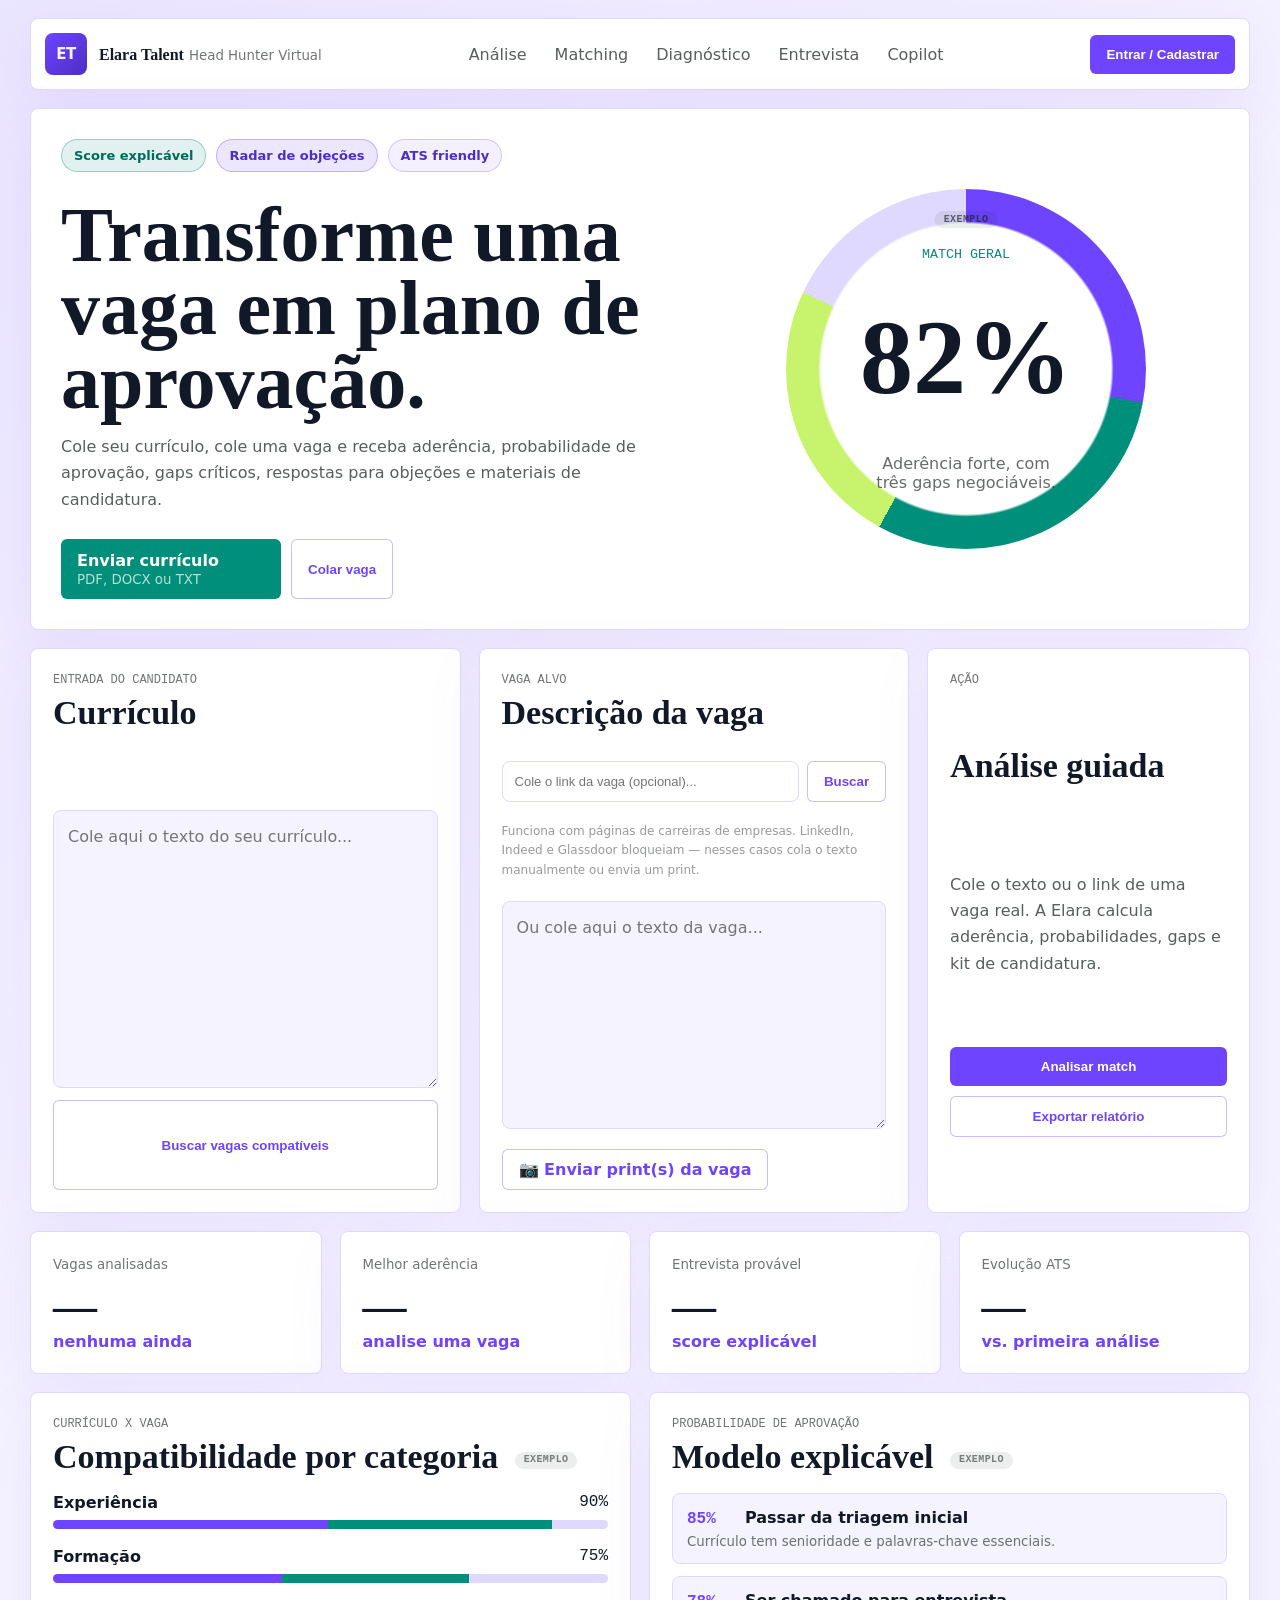
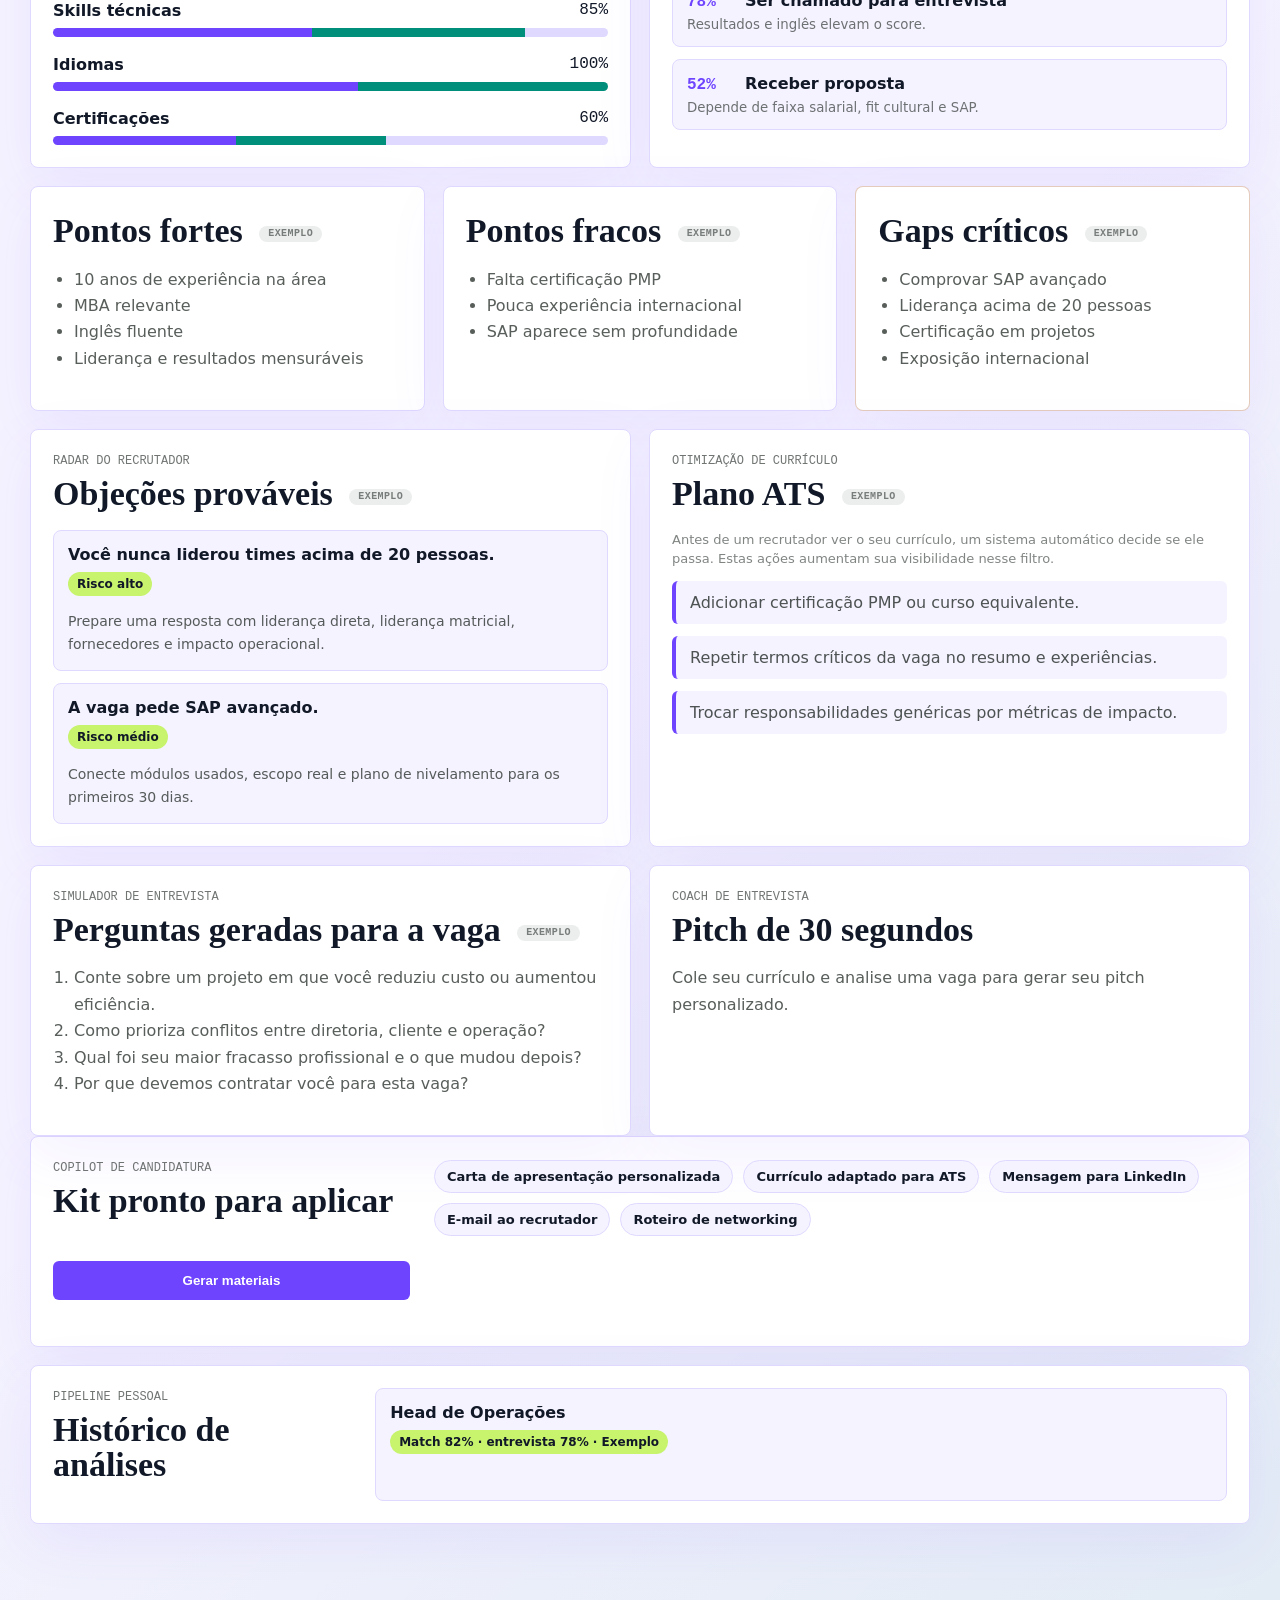
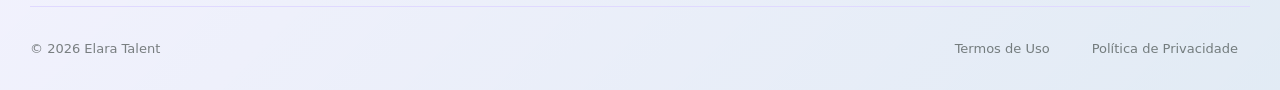
==== commit c37e4007: "feat: permitir selecionar varios prints da vaga de uma vez Input de arquivo agora aceita multiplos, " ====
--- a/index.html
+++ b/index.html
@@ -99,8 +99,8 @@
           <p class="url-hint">Funciona com páginas de carreiras de empresas. LinkedIn, Indeed e Glassdoor bloqueiam — nesses casos cola o texto manualmente ou envia um print.</p>
           <textarea id="job-input" rows="8" placeholder="Ou cole aqui o texto da vaga..."></textarea>
           <label class="job-image-upload">
-            <input type="file" id="job-image-input" accept="image/png,image/jpeg,image/webp" hidden />
-            <span class="secondary" id="job-image-label">📷 Enviar print da vaga</span>
+            <input type="file" id="job-image-input" accept="image/png,image/jpeg,image/webp" multiple hidden />
+            <span class="secondary" id="job-image-label">📷 Enviar print(s) da vaga</span>
           </label>
         </article>
         <article class="panel command-panel">
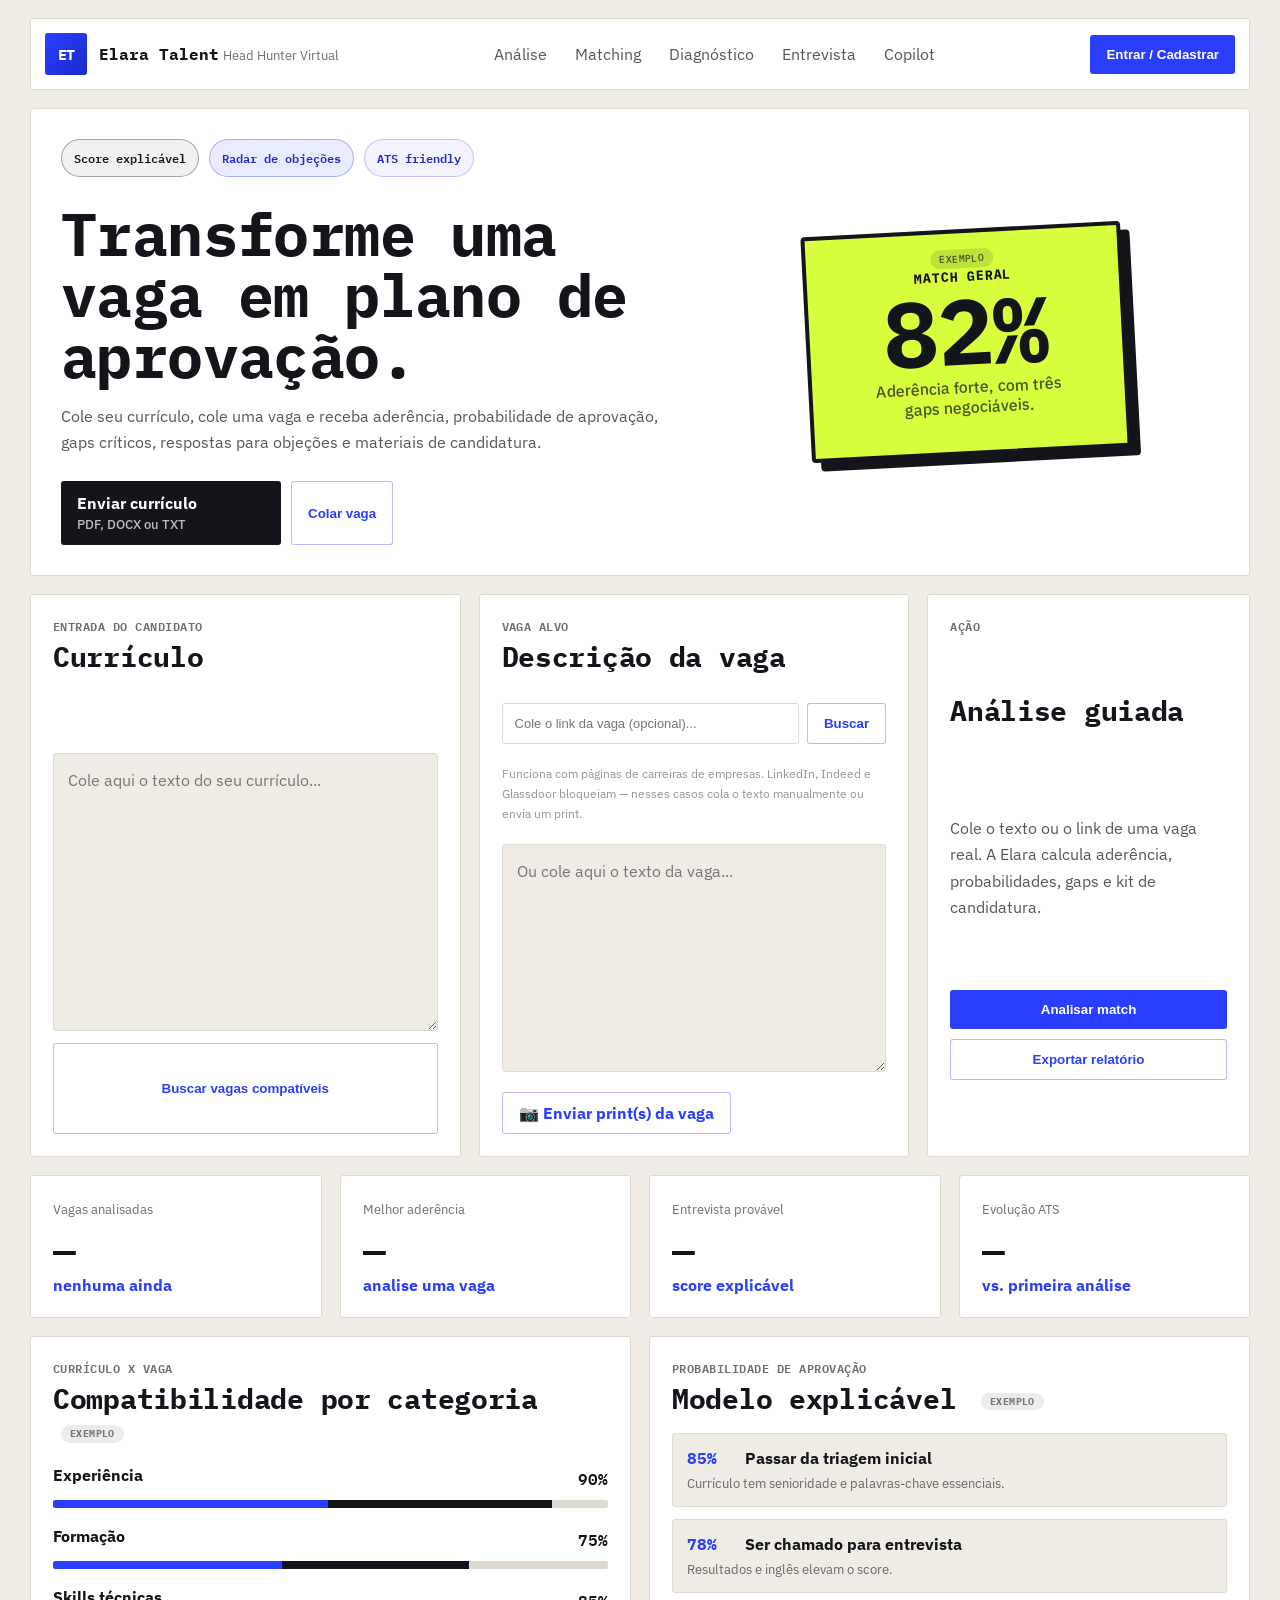
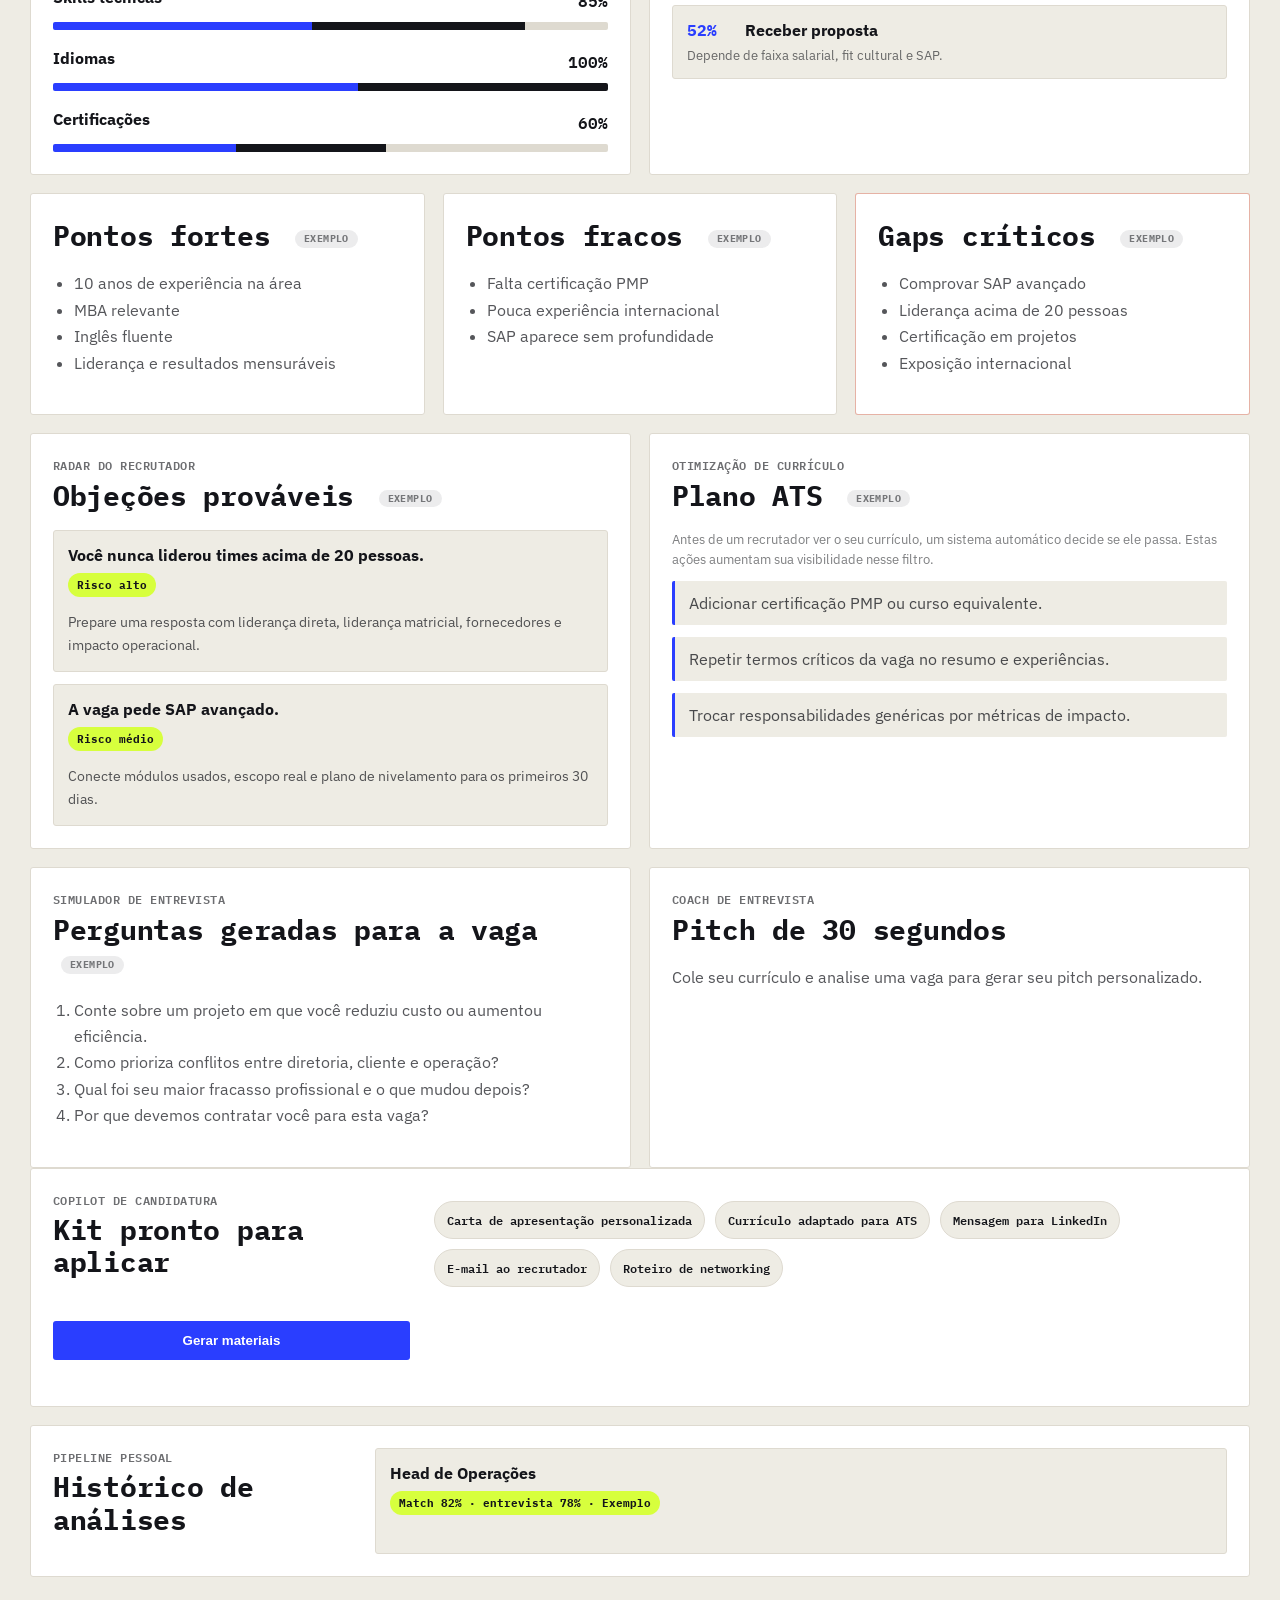
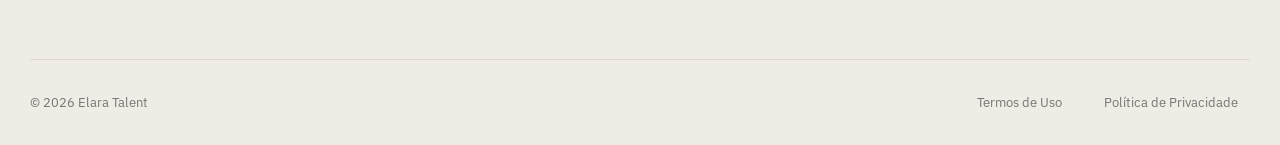
==== commit 2994eb59: "redesign: nova identidade visual (dossie/veredito de recrutador) Troca a paleta roxo-suave/lavanda p" ====
--- a/index.html
+++ b/index.html
@@ -11,6 +11,9 @@
     <meta name="apple-mobile-web-app-capable" content="yes" />
     <meta name="apple-mobile-web-app-status-bar-style" content="black-translucent" />
     <meta name="apple-mobile-web-app-title" content="Elara Talent" />
+    <link rel="preconnect" href="https://fonts.googleapis.com" />
+    <link rel="preconnect" href="https://fonts.gstatic.com" crossorigin />
+    <link href="https://fonts.googleapis.com/css2?family=IBM+Plex+Mono:wght@400;500;600;700&family=IBM+Plex+Sans:wght@400;500;600;700&display=swap" rel="stylesheet" />
     <link rel="stylesheet" href="styles.css" />
   </head>
   <body>
@@ -77,7 +80,7 @@
             <p class="eyebrow">Entrada do candidato</p>
             <h2>Currículo</h2>
           </div>
-          <textarea id="resume-input" rows="8" placeholder="Cole aqui o texto do seu currículo..."></textarea>
+          <textarea id="resume-input" rows="8" placeholder="Cole aqui o texto do seu currículo..." spellcheck="false"></textarea>
           <div class="pii-banner" id="pii-banner" hidden>
             <p>Encontramos informações pessoais que normalmente não são necessárias para a análise. Deseja removê-las automaticamente?</p>
             <div class="pii-banner-actions">
@@ -97,7 +100,7 @@
             <button id="fetch-job-button" class="secondary">Buscar</button>
           </div>
           <p class="url-hint">Funciona com páginas de carreiras de empresas. LinkedIn, Indeed e Glassdoor bloqueiam — nesses casos cola o texto manualmente ou envia um print.</p>
-          <textarea id="job-input" rows="8" placeholder="Ou cole aqui o texto da vaga..."></textarea>
+          <textarea id="job-input" rows="8" placeholder="Ou cole aqui o texto da vaga..." spellcheck="false"></textarea>
           <label class="job-image-upload">
             <input type="file" id="job-image-input" accept="image/png,image/jpeg,image/webp" multiple hidden />
             <span class="secondary" id="job-image-label">📷 Enviar print(s) da vaga</span>
--- a/styles.css
+++ b/styles.css
@@ -1,13 +1,13 @@
 :root {
-  --ink: #111827;
-  --paper: #f5f3ff;
+  --ink: #14151a;
+  --paper: #eeece4;
   --chalk: #ffffff;
-  --moss: #008f7a;
-  --mint: #c7f36d;
-  --copper: #ff6b35;
-  --plum: #6e44ff;
-  --blue: #6e44ff;
-  --line: #e0d9ff;
+  --moss: #14151a;
+  --mint: #d7ff3d;
+  --copper: #c1401f;
+  --plum: #2a3eff;
+  --blue: #2a3eff;
+  --line: #dedad0;
 }
 
 * {
@@ -20,12 +20,9 @@
 
 body {
   margin: 0;
-  background:
-    linear-gradient(135deg, rgba(110, 68, 255, 0.08), transparent 34%),
-    linear-gradient(315deg, rgba(0, 143, 122, 0.08), transparent 38%),
-    var(--paper);
+  background: var(--paper);
   color: var(--ink);
-  font-family: Inter, ui-sans-serif, system-ui, -apple-system, BlinkMacSystemFont, "Segoe UI", sans-serif;
+  font-family: "IBM Plex Sans", ui-sans-serif, system-ui, -apple-system, "Segoe UI", sans-serif;
 }
 
 button,
@@ -46,8 +43,8 @@
 .metrics article {
   border: 1px solid var(--line);
   background: var(--chalk);
-  border-radius: 8px;
-  box-shadow: 0 18px 60px rgba(110, 68, 255, 0.08);
+  border-radius: 3px;
+  box-shadow: none;
 }
 
 .topbar {
@@ -69,13 +66,14 @@
 h2,
 .radar strong,
 .metrics strong {
-  font-family: Georgia, "Times New Roman", serif;
+  font-family: "IBM Plex Mono", ui-monospace, monospace;
+  font-weight: 700;
 }
 
 .brand small,
 .eyebrow,
 .metrics small {
-  color: rgba(24, 32, 27, 0.62);
+  color: rgba(20, 21, 26, 0.62);
 }
 
 .mark {
@@ -83,9 +81,10 @@
   width: 42px;
   height: 42px;
   place-items: center;
-  border-radius: 8px;
-  background: linear-gradient(135deg, var(--plum), #4c2ec5);
-  color: var(--paper);
+  border-radius: 3px;
+  background: linear-gradient(135deg, var(--plum), #1c2bcc);
+  color: #ffffff;
+  font-family: "IBM Plex Mono", ui-monospace, monospace;
   font-weight: 800;
   font-size: 15px;
   letter-spacing: -0.5px;
@@ -97,25 +96,25 @@
 }
 
 nav a {
-  color: rgba(24, 32, 27, 0.72);
+  color: rgba(20, 21, 26, 0.72);
   padding: 10px 12px;
   text-decoration: none;
-  border-radius: 6px;
+  border-radius: 3px;
 }
 
 nav a:hover {
-  background: rgba(110, 68, 255, 0.10);
+  background: rgba(42, 62, 255, 0.1);
   color: var(--plum);
 }
 
 button,
 .actions label {
   border: 0;
-  border-radius: 6px;
+  border-radius: 3px;
   background: var(--plum);
   color: #ffffff;
   padding: 12px 16px;
-  font-weight: 750;
+  font-weight: 700;
   cursor: pointer;
 }
 
@@ -142,45 +141,47 @@
   border-radius: 999px;
   background: var(--paper);
   padding: 8px 12px;
-  font-size: 13px;
-  font-weight: 650;
+  font-family: "IBM Plex Mono", ui-monospace, monospace;
+  font-size: 12px;
+  font-weight: 600;
 }
 
 .badges span:nth-child(1) {
-  border-color: rgba(0, 143, 122, 0.35);
-  background: rgba(0, 143, 122, 0.12);
-  color: #006b5c;
+  border-color: rgba(20, 21, 26, 0.35);
+  background: rgba(20, 21, 26, 0.06);
+  color: var(--ink);
 }
 
 .badges span:nth-child(2) {
-  border-color: rgba(110, 68, 255, 0.35);
-  background: rgba(110, 68, 255, 0.13);
-  color: #4c2ec5;
+  border-color: rgba(42, 62, 255, 0.35);
+  background: rgba(42, 62, 255, 0.1);
+  color: #1c2bcc;
 }
 
 .badges span:nth-child(3) {
-  border-color: rgba(110, 68, 255, 0.25);
-  background: rgba(110, 68, 255, 0.08);
-  color: #4c2ec5;
+  border-color: rgba(42, 62, 255, 0.25);
+  background: rgba(42, 62, 255, 0.06);
+  color: #1c2bcc;
 }
 
 h1 {
   max-width: 720px;
   margin: 26px 0 16px;
-  font-size: clamp(44px, 7vw, 78px);
-  line-height: 0.94;
-  letter-spacing: 0;
+  font-size: clamp(34px, 5.4vw, 60px);
+  line-height: 1.02;
+  letter-spacing: -0.01em;
 }
 
 h2 {
   margin: 4px 0 18px;
-  font-size: clamp(25px, 3vw, 34px);
-  line-height: 1.05;
+  font-size: clamp(21px, 2.6vw, 28px);
+  line-height: 1.15;
+  letter-spacing: -0.01em;
 }
 
 p,
 li {
-  color: rgba(24, 32, 27, 0.72);
+  color: rgba(20, 21, 26, 0.72);
   line-height: 1.65;
 }
 
@@ -192,7 +193,7 @@
   display: grid;
   min-width: 220px;
   gap: 2px;
-  background: var(--moss);
+  background: var(--ink);
 }
 
 .actions input {
@@ -207,7 +208,7 @@
 .secondary {
   background: #ffffff;
   color: var(--plum);
-  border: 1px solid rgba(110, 68, 255, 0.35);
+  border: 1px solid rgba(42, 62, 255, 0.35);
 }
 
 .radar {
@@ -218,32 +219,36 @@
 .ring {
   position: relative;
   display: grid;
-  width: min(360px, 78vw);
-  aspect-ratio: 1;
+  width: min(320px, 78vw);
   place-items: center;
   text-align: center;
-  padding: 36px;
-  border-radius: 50%;
-  background:
-    radial-gradient(circle at center, var(--chalk) 0 57%, transparent 58%),
-    conic-gradient(var(--plum) 0 28%, var(--moss) 28% 58%, var(--mint) 58% 82%, var(--line) 82% 100%);
+  padding: 34px 26px;
+  border-radius: 4px;
+  border: 4px solid var(--ink);
+  background: var(--mint);
+  transform: rotate(-3deg);
+  box-shadow: 9px 9px 0 var(--ink);
 }
 
 .ring strong {
   display: block;
-  font-size: clamp(72px, 14vw, 106px);
+  color: var(--ink);
+  font-size: clamp(64px, 12vw, 92px);
   line-height: 1;
 }
 
 .ring small {
-  font-family: "Cascadia Code", ui-monospace, monospace;
-  color: var(--moss);
+  font-family: "IBM Plex Mono", ui-monospace, monospace;
+  color: var(--ink);
+  font-weight: 700;
   text-transform: uppercase;
+  letter-spacing: 0.06em;
 }
 
 .ring span {
   max-width: 190px;
-  color: rgba(24, 32, 27, 0.66);
+  color: rgba(20, 21, 26, 0.72);
+  font-weight: 500;
 }
 
 .metrics,
@@ -269,7 +274,7 @@
   width: 100%;
   resize: vertical;
   border: 1px solid var(--line);
-  border-radius: 8px;
+  border-radius: 3px;
   background: var(--paper);
   color: var(--ink);
   font: inherit;
@@ -280,7 +285,7 @@
 textarea:focus,
 button:focus,
 a:focus {
-  outline: 3px solid rgba(110, 68, 255, 0.25);
+  outline: 3px solid rgba(42, 62, 255, 0.28);
   outline-offset: 2px;
 }
 
@@ -306,7 +311,7 @@
   flex: 1;
   padding: 8px 12px;
   border: 1.5px solid var(--line);
-  border-radius: 8px;
+  border-radius: 3px;
   font-size: 13px;
   background: var(--chalk);
   color: var(--ink);
@@ -314,13 +319,13 @@
 }
 
 .url-row input[type="url"]:focus {
-  border-color: var(--moss);
+  border-color: var(--plum);
 }
 
 .url-hint {
   margin: 0 0 8px;
   font-size: 12px;
-  color: rgba(24, 32, 27, 0.45);
+  color: rgba(20, 21, 26, 0.45);
 }
 
 .job-image-upload {
@@ -329,13 +334,13 @@
 }
 .job-image-upload span {
   display: inline-block;
-  border-radius: 6px;
+  border-radius: 3px;
   padding: 10px 16px;
-  font-weight: 750;
+  font-weight: 700;
   cursor: pointer;
   background: #ffffff;
   color: var(--plum);
-  border: 1px solid rgba(110, 68, 255, 0.35);
+  border: 1px solid rgba(42, 62, 255, 0.35);
 }
 
 .metrics {
@@ -350,7 +355,7 @@
 .metrics strong {
   display: block;
   margin-top: 8px;
-  font-size: 44px;
+  font-size: 38px;
 }
 
 .metrics span {
@@ -368,9 +373,11 @@
 
 .eyebrow {
   margin: 0;
-  font-family: "Cascadia Code", ui-monospace, monospace;
+  font-family: "IBM Plex Mono", ui-monospace, monospace;
   font-size: 12px;
+  font-weight: 600;
   text-transform: uppercase;
+  letter-spacing: 0.04em;
 }
 
 .example-badge {
@@ -379,9 +386,9 @@
   margin-left: 8px;
   padding: 3px 9px;
   border-radius: 999px;
-  background: rgba(24, 32, 27, 0.08);
-  color: rgba(24, 32, 27, 0.55);
-  font-family: "Cascadia Code", ui-monospace, monospace;
+  background: rgba(20, 21, 26, 0.08);
+  color: rgba(20, 21, 26, 0.55);
+  font-family: "IBM Plex Mono", ui-monospace, monospace;
   font-size: 10px;
   font-weight: 700;
   text-transform: uppercase;
@@ -390,16 +397,17 @@
 
 .ring .example-badge {
   position: absolute;
-  top: 22px;
+  top: 16px;
   left: 50%;
   transform: translateX(-50%);
   margin-left: 0;
+  background: rgba(20, 21, 26, 0.12);
 }
 
 .section-hint {
   margin: 0 0 12px;
   font-size: 13px;
-  color: rgba(24, 32, 27, 0.55);
+  color: rgba(20, 21, 26, 0.55);
   line-height: 1.5;
 }
 
@@ -417,13 +425,14 @@
 .bars span::after {
   grid-column: 1 / -1;
   content: "";
-  height: 9px;
-  border-radius: 999px;
-  background: linear-gradient(90deg, var(--plum) 0 calc(var(--v) * 0.55), var(--moss) calc(var(--v) * 0.55) var(--v), var(--line) var(--v) 100%);
+  height: 8px;
+  border-radius: 2px;
+  background: linear-gradient(90deg, var(--plum) 0 calc(var(--v) * 0.55), var(--ink) calc(var(--v) * 0.55) var(--v), var(--line) var(--v) 100%);
 }
 
 .bars i {
-  font-family: "Cascadia Code", ui-monospace, monospace;
+  font-family: "IBM Plex Mono", ui-monospace, monospace;
+  font-weight: 600;
   font-style: normal;
 }
 
@@ -434,7 +443,7 @@
 
 .probabilities div {
   border: 1px solid var(--line);
-  border-radius: 8px;
+  border-radius: 3px;
   background: var(--paper);
   padding: 14px;
 }
@@ -442,18 +451,18 @@
 .probabilities strong {
   display: inline-block;
   min-width: 58px;
-  font-family: "Cascadia Code", ui-monospace, monospace;
+  font-family: "IBM Plex Mono", ui-monospace, monospace;
   color: var(--plum);
 }
 
 .probabilities span {
-  font-weight: 750;
+  font-weight: 700;
 }
 
 .probabilities small {
   display: block;
   margin-top: 6px;
-  color: rgba(24, 32, 27, 0.62);
+  color: rgba(20, 21, 26, 0.62);
 }
 
 .objections,
@@ -466,7 +475,7 @@
 .objections article,
 .history-list article {
   border: 1px solid var(--line);
-  border-radius: 8px;
+  border-radius: 3px;
   background: var(--paper);
   padding: 14px;
 }
@@ -484,8 +493,9 @@
   background: var(--mint);
   color: var(--ink);
   padding: 5px 9px;
-  font-size: 12px;
-  font-weight: 750;
+  font-family: "IBM Plex Mono", ui-monospace, monospace;
+  font-size: 11px;
+  font-weight: 700;
 }
 
 .job-results-list {
@@ -495,7 +505,7 @@
 
 .job-results-list article {
   border: 1px solid var(--line);
-  border-radius: 8px;
+  border-radius: 3px;
   background: var(--paper);
   padding: 14px;
   display: grid;
@@ -508,7 +518,7 @@
 
 .job-results-list .job-meta {
   font-size: 13px;
-  color: rgba(24, 32, 27, 0.62);
+  color: rgba(20, 21, 26, 0.62);
 }
 
 .job-results-list .job-score {
@@ -517,8 +527,9 @@
   background: var(--mint);
   color: var(--ink);
   padding: 4px 9px;
-  font-size: 12px;
-  font-weight: 750;
+  font-family: "IBM Plex Mono", ui-monospace, monospace;
+  font-size: 11px;
+  font-weight: 700;
   width: fit-content;
 }
 
@@ -535,11 +546,11 @@
 
 .ats-plan span {
   display: block;
-  border-left: 4px solid var(--plum);
-  border-radius: 6px;
+  border-left: 3px solid var(--plum);
+  border-radius: 2px;
   background: var(--paper);
   padding: 12px 14px;
-  color: rgba(24, 32, 27, 0.76);
+  color: rgba(20, 21, 26, 0.76);
 }
 
 ul,
@@ -548,7 +559,7 @@
 }
 
 .copper {
-  border-color: rgba(182, 106, 60, 0.35);
+  border-color: rgba(193, 64, 31, 0.4);
 }
 
 .copilot {
@@ -567,8 +578,8 @@
 
 .materials article {
   border: 1px solid var(--line);
-  border-radius: 8px;
-  background: linear-gradient(180deg, #ffffff, rgba(110, 68, 255, 0.06));
+  border-radius: 3px;
+  background: var(--chalk);
   padding: 14px;
 }
 
@@ -589,7 +600,7 @@
   display: none;
   position: fixed;
   inset: 0;
-  background: rgba(17, 24, 39, 0.55);
+  background: rgba(20, 21, 26, 0.6);
   z-index: 100;
   align-items: center;
   justify-content: center;
@@ -598,11 +609,12 @@
 .modal-overlay.open { display: flex; }
 .modal {
   background: #fff;
-  border-radius: 12px;
+  border-radius: 4px;
   padding: 32px;
   width: 100%;
   max-width: 420px;
-  box-shadow: 0 24px 80px rgba(110,68,255,0.15);
+  border: 1px solid var(--line);
+  box-shadow: 12px 12px 0 rgba(20, 21, 26, 0.08);
 }
 .modal h2 { margin: 0 0 20px; font-size: 22px; }
 .modal input[type="email"],
@@ -611,13 +623,13 @@
   display: block;
   width: 100%;
   padding: 11px 14px;
-  border: 1px solid #e0d9ff;
-  border-radius: 7px;
+  border: 1px solid var(--line);
+  border-radius: 3px;
   font: inherit;
   margin-bottom: 12px;
   box-sizing: border-box;
 }
-.modal input:focus { outline: 3px solid rgba(110,68,255,0.25); }
+.modal input:focus { outline: 3px solid rgba(42, 62, 255, 0.28); }
 .modal button.primary {
   width: 100%;
   padding: 13px;
@@ -628,7 +640,7 @@
   margin-top: 14px;
   text-align: center;
   font-size: 13px;
-  color: rgba(24,32,27,0.62);
+  color: rgba(20, 21, 26, 0.62);
 }
 .modal .switch-link a { color: var(--plum); cursor: pointer; }
 .terms-checkbox {
@@ -638,7 +650,7 @@
   margin-bottom: 14px;
   font-size: 13px;
   line-height: 1.4;
-  color: rgba(24,32,27,0.75);
+  color: rgba(20, 21, 26, 0.75);
   cursor: pointer;
 }
 .terms-checkbox input[type="checkbox"] {
@@ -649,9 +661,9 @@
 }
 .terms-checkbox a { color: var(--plum); }
 .modal-error {
-  background: #fef2f2;
-  color: #991b1b;
-  border-radius: 6px;
+  background: #fdf0ee;
+  color: #8a2a13;
+  border-radius: 3px;
   padding: 9px 12px;
   font-size: 13px;
   margin-bottom: 12px;
@@ -672,16 +684,16 @@
 /* Upgrade modal */
 .plan-cards { display: grid; gap: 10px; margin: 18px 0; }
 .plan-card {
-  border: 1px solid #e0d9ff;
-  border-radius: 8px;
+  border: 1px solid var(--line);
+  border-radius: 3px;
   padding: 14px 16px;
   cursor: pointer;
   transition: border-color 0.15s;
 }
 .plan-card:hover { border-color: var(--plum); }
-.plan-card.selected { border: 2px solid var(--plum); background: #f5f3ff; }
+.plan-card.selected { border: 2px solid var(--plum); background: rgba(42, 62, 255, 0.05); }
 .plan-card strong { display: block; font-size: 15px; }
-.plan-card span { font-size: 13px; color: rgba(24,32,27,0.62); }
+.plan-card span { font-size: 13px; color: rgba(20, 21, 26, 0.62); }
 .plan-card .price { float: right; font-weight: 700; color: var(--plum); }
 
 /* User bar */
@@ -694,27 +706,28 @@
 .plan-badge {
   border-radius: 999px;
   padding: 3px 10px;
-  font-size: 12px;
-  font-weight: 700;
-  background: rgba(110,68,255,0.12);
-  color: #4c2ec5;
+  font-family: "IBM Plex Mono", ui-monospace, monospace;
+  font-size: 11px;
+  font-weight: 700;
+  background: rgba(42, 62, 255, 0.12);
+  color: #1c2bcc;
 }
 .plan-badge.premium {
-  background: rgba(0,143,122,0.15);
-  color: #006b5c;
+  background: var(--mint);
+  color: var(--ink);
 }
 .usage-counter {
   font-size: 12px;
-  color: rgba(24,32,27,0.55);
+  color: rgba(20, 21, 26, 0.55);
 }
 .btn-logout {
   background: none;
-  border: 1px solid #e0d9ff;
-  color: rgba(24,32,27,0.72);
+  border: 1px solid var(--line);
+  color: rgba(20, 21, 26, 0.72);
   padding: 6px 12px;
   font-size: 12px;
   font-weight: 600;
-  border-radius: 6px;
+  border-radius: 3px;
   cursor: pointer;
 }
 .btn-upgrade {
@@ -724,36 +737,36 @@
   padding: 7px 14px;
   font-size: 12px;
   font-weight: 700;
-  border-radius: 6px;
+  border-radius: 3px;
   cursor: pointer;
 }
 
 /* Paywall banner */
 .paywall-banner {
   display: none;
-  background: linear-gradient(135deg, #f5f3ff, #f0fdf4);
-  border: 1px solid rgba(110,68,255,0.25);
-  border-radius: 8px;
+  background: rgba(193, 64, 31, 0.05);
+  border: 1px solid rgba(193, 64, 31, 0.3);
+  border-radius: 3px;
   padding: 18px 22px;
   margin-top: 18px;
   text-align: center;
 }
 .paywall-banner.show { display: block; }
-.paywall-banner p { margin: 0 0 12px; color: rgba(24,32,27,0.72); }
+.paywall-banner p { margin: 0 0 12px; color: rgba(20, 21, 26, 0.8); }
 .paywall-banner button { padding: 11px 24px; }
 
 /* PII detection banner */
 .pii-banner {
-  background: #fff8f3;
-  border: 1px solid rgba(255, 107, 53, 0.35);
-  border-radius: 8px;
+  background: #fdf3ee;
+  border: 1px solid rgba(193, 64, 31, 0.35);
+  border-radius: 3px;
   padding: 14px 16px;
   margin-top: 12px;
 }
 .pii-banner p {
   margin: 0 0 10px;
   font-size: 13px;
-  color: rgba(24, 32, 27, 0.8);
+  color: rgba(20, 21, 26, 0.85);
 }
 .pii-banner-actions {
   display: flex;
@@ -818,7 +831,7 @@
 .legal-back {
   display: inline-block;
   margin-bottom: 24px;
-  color: var(--moss);
+  color: var(--plum);
   text-decoration: none;
   font-size: 14px;
   font-weight: 600;
@@ -830,19 +843,19 @@
 .legal-page h1 {
   max-width: none;
   margin: 0 0 6px;
-  font-size: clamp(30px, 5vw, 42px);
+  font-size: clamp(28px, 4.4vw, 38px);
   line-height: 1.1;
 }
 
 .legal-page .legal-updated {
-  color: rgba(24, 32, 27, 0.55);
+  color: rgba(20, 21, 26, 0.55);
   font-size: 13px;
   margin: 0 0 32px;
 }
 
 .legal-page h2 {
   margin: 36px 0 12px;
-  font-size: clamp(19px, 2.4vw, 23px);
+  font-size: clamp(18px, 2.2vw, 21px);
   line-height: 1.25;
   border-top: 1px solid var(--line);
   padding-top: 28px;
@@ -883,16 +896,16 @@
 }
 
 .legal-page a {
-  color: var(--moss);
+  color: var(--plum);
 }
 
 .legal-note {
   background: var(--paper);
   border: 1px solid var(--line);
-  border-radius: 8px;
+  border-radius: 3px;
   padding: 14px 16px;
   font-size: 13px;
-  color: rgba(24, 32, 27, 0.7);
+  color: rgba(20, 21, 26, 0.7);
   margin: 12px 0;
 }
 
@@ -908,7 +921,7 @@
   flex-wrap: wrap;
   gap: 12px;
   font-size: 13px;
-  color: rgba(24, 32, 27, 0.55);
+  color: rgba(20, 21, 26, 0.55);
 }
 
 .site-footer nav {
@@ -917,7 +930,7 @@
 }
 
 .site-footer a {
-  color: rgba(24, 32, 27, 0.55);
+  color: rgba(20, 21, 26, 0.55);
   text-decoration: none;
 }
 .site-footer a:hover {
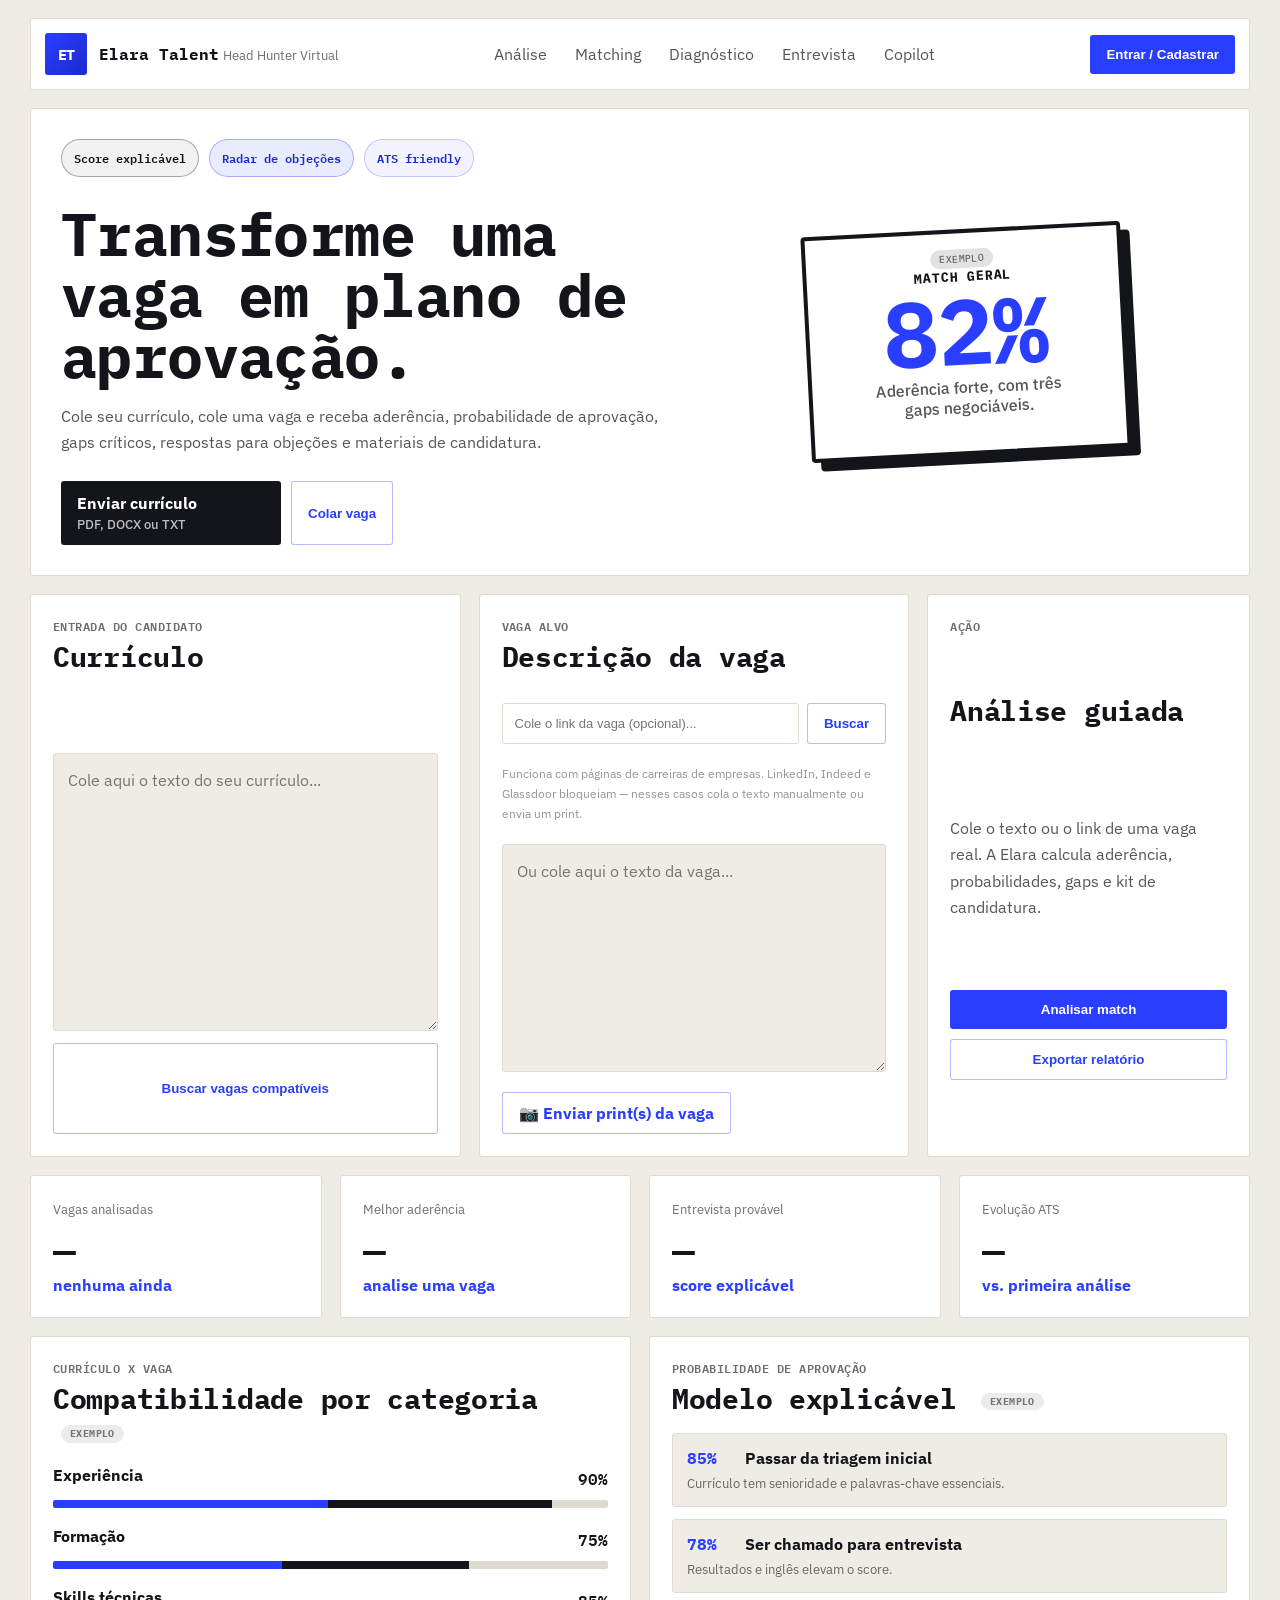
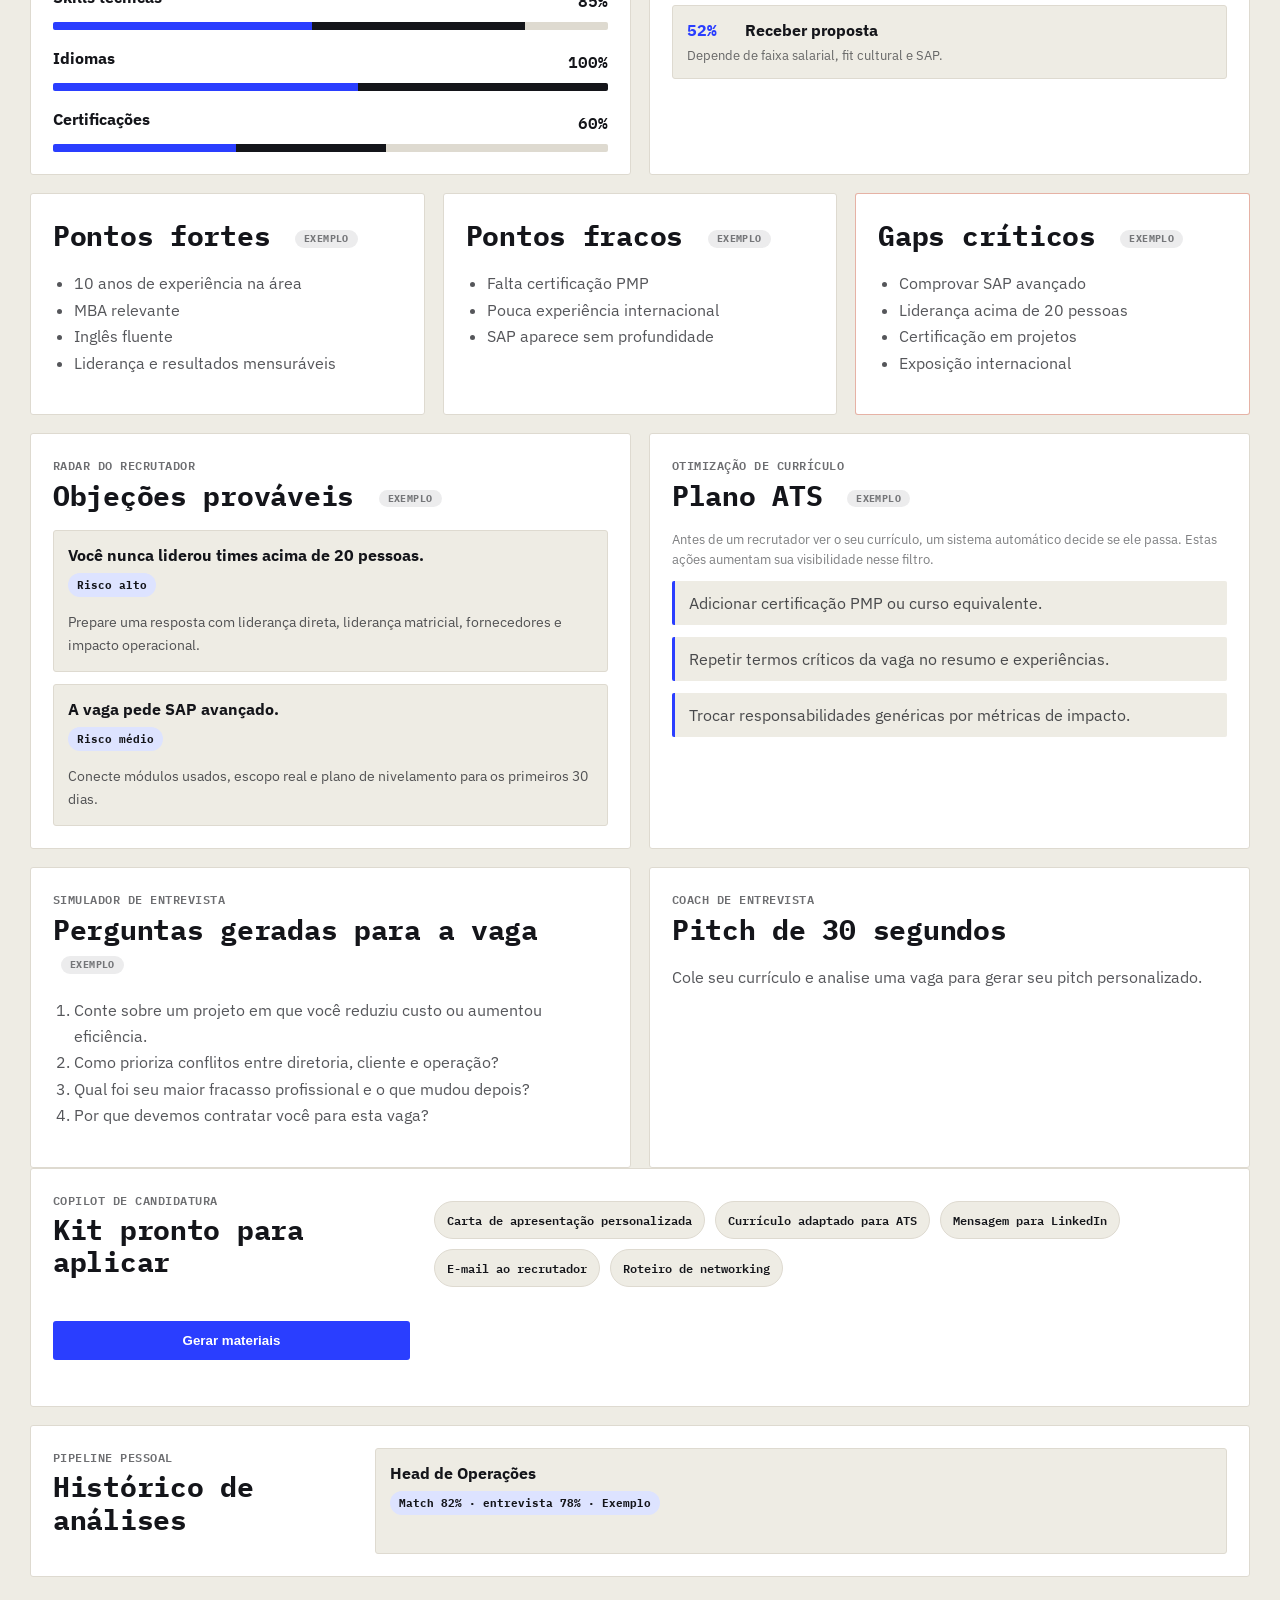
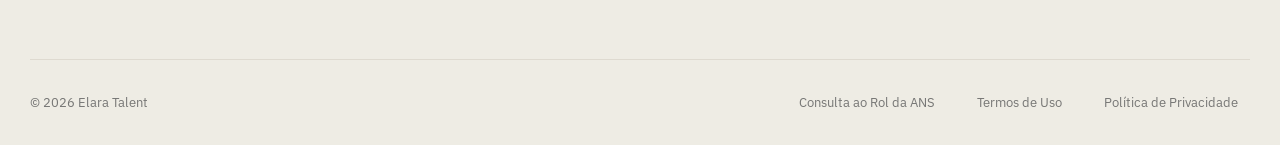
==== commit 6b546cd7: "Adiciona página de consulta ao Rol da ANS Nova página standalone (rol-ans.html) onde o usuário busca" ====
--- a/index.html
+++ b/index.html
@@ -266,6 +266,7 @@
     <footer class="site-footer">
       <span>© 2026 Elara Talent</span>
       <nav>
+        <a href="/rol-ans.html">Consulta ao Rol da ANS</a>
         <a href="/termos.html">Termos de Uso</a>
         <a href="/privacidade.html">Política de Privacidade</a>
       </nav>
--- a/styles.css
+++ b/styles.css
@@ -1,13 +1,41 @@
 :root {
   --ink: #14151a;
+  --ink-rgb: 20, 21, 26;
   --paper: #eeece4;
   --chalk: #ffffff;
   --moss: #14151a;
-  --mint: #d7ff3d;
+  --mint: #dde3ff;
   --copper: #c1401f;
+  --copper-rgb: 193, 64, 31;
   --plum: #2a3eff;
+  --plum-rgb: 42, 62, 255;
+  --plum-deep: #1c2bcc;
+  --plum-gradient-end: #1c2bcc;
   --blue: #2a3eff;
   --line: #dedad0;
+  --error-bg: #fdf0ee;
+  --error-text: #8a2a13;
+}
+
+@media (prefers-color-scheme: dark) {
+  :root {
+    --ink: #e8e6e0;
+    --ink-rgb: 232, 230, 224;
+    --paper: #1b1c21;
+    --chalk: #24262e;
+    --moss: #e8e6e0;
+    --mint: #262b4a;
+    --copper: #ff7a52;
+    --copper-rgb: 255, 122, 82;
+    --plum: #7c8cff;
+    --plum-rgb: 124, 140, 255;
+    --plum-deep: #aeb8ff;
+    --plum-gradient-end: #171f66;
+    --blue: #7c8cff;
+    --line: #34363f;
+    --error-bg: rgba(255, 122, 82, 0.14);
+    --error-text: #ffb199;
+  }
 }
 
 * {
@@ -73,7 +101,7 @@
 .brand small,
 .eyebrow,
 .metrics small {
-  color: rgba(20, 21, 26, 0.62);
+  color: rgba(var(--ink-rgb), 0.62);
 }
 
 .mark {
@@ -82,7 +110,7 @@
   height: 42px;
   place-items: center;
   border-radius: 3px;
-  background: linear-gradient(135deg, var(--plum), #1c2bcc);
+  background: linear-gradient(135deg, var(--plum), var(--plum-gradient-end));
   color: #ffffff;
   font-family: "IBM Plex Mono", ui-monospace, monospace;
   font-weight: 800;
@@ -96,14 +124,14 @@
 }
 
 nav a {
-  color: rgba(20, 21, 26, 0.72);
+  color: rgba(var(--ink-rgb), 0.72);
   padding: 10px 12px;
   text-decoration: none;
   border-radius: 3px;
 }
 
 nav a:hover {
-  background: rgba(42, 62, 255, 0.1);
+  background: rgba(var(--plum-rgb), 0.1);
   color: var(--plum);
 }
 
@@ -147,21 +175,21 @@
 }
 
 .badges span:nth-child(1) {
-  border-color: rgba(20, 21, 26, 0.35);
-  background: rgba(20, 21, 26, 0.06);
+  border-color: rgba(var(--ink-rgb), 0.35);
+  background: rgba(var(--ink-rgb), 0.06);
   color: var(--ink);
 }
 
 .badges span:nth-child(2) {
-  border-color: rgba(42, 62, 255, 0.35);
-  background: rgba(42, 62, 255, 0.1);
-  color: #1c2bcc;
+  border-color: rgba(var(--plum-rgb), 0.35);
+  background: rgba(var(--plum-rgb), 0.1);
+  color: var(--plum-deep);
 }
 
 .badges span:nth-child(3) {
-  border-color: rgba(42, 62, 255, 0.25);
-  background: rgba(42, 62, 255, 0.06);
-  color: #1c2bcc;
+  border-color: rgba(var(--plum-rgb), 0.25);
+  background: rgba(var(--plum-rgb), 0.06);
+  color: var(--plum-deep);
 }
 
 h1 {
@@ -181,7 +209,7 @@
 
 p,
 li {
-  color: rgba(20, 21, 26, 0.72);
+  color: rgba(var(--ink-rgb), 0.72);
   line-height: 1.65;
 }
 
@@ -206,9 +234,9 @@
 }
 
 .secondary {
-  background: #ffffff;
+  background: var(--chalk);
   color: var(--plum);
-  border: 1px solid rgba(42, 62, 255, 0.35);
+  border: 1px solid rgba(var(--plum-rgb), 0.35);
 }
 
 .radar {
@@ -225,21 +253,21 @@
   padding: 34px 26px;
   border-radius: 4px;
   border: 4px solid var(--ink);
-  background: var(--mint);
+  background: #ffffff;
   transform: rotate(-3deg);
   box-shadow: 9px 9px 0 var(--ink);
 }
 
 .ring strong {
   display: block;
-  color: var(--ink);
+  color: var(--plum);
   font-size: clamp(64px, 12vw, 92px);
   line-height: 1;
 }
 
 .ring small {
   font-family: "IBM Plex Mono", ui-monospace, monospace;
-  color: var(--ink);
+  color: #14151a;
   font-weight: 700;
   text-transform: uppercase;
   letter-spacing: 0.06em;
@@ -285,7 +313,7 @@
 textarea:focus,
 button:focus,
 a:focus {
-  outline: 3px solid rgba(42, 62, 255, 0.28);
+  outline: 3px solid rgba(var(--plum-rgb), 0.28);
   outline-offset: 2px;
 }
 
@@ -325,7 +353,7 @@
 .url-hint {
   margin: 0 0 8px;
   font-size: 12px;
-  color: rgba(20, 21, 26, 0.45);
+  color: rgba(var(--ink-rgb), 0.45);
 }
 
 .job-image-upload {
@@ -338,9 +366,9 @@
   padding: 10px 16px;
   font-weight: 700;
   cursor: pointer;
-  background: #ffffff;
+  background: var(--chalk);
   color: var(--plum);
-  border: 1px solid rgba(42, 62, 255, 0.35);
+  border: 1px solid rgba(var(--plum-rgb), 0.35);
 }
 
 .metrics {
@@ -386,8 +414,8 @@
   margin-left: 8px;
   padding: 3px 9px;
   border-radius: 999px;
-  background: rgba(20, 21, 26, 0.08);
-  color: rgba(20, 21, 26, 0.55);
+  background: rgba(var(--ink-rgb), 0.08);
+  color: rgba(var(--ink-rgb), 0.55);
   font-family: "IBM Plex Mono", ui-monospace, monospace;
   font-size: 10px;
   font-weight: 700;
@@ -402,12 +430,13 @@
   transform: translateX(-50%);
   margin-left: 0;
   background: rgba(20, 21, 26, 0.12);
+  color: rgba(20, 21, 26, 0.6);
 }
 
 .section-hint {
   margin: 0 0 12px;
   font-size: 13px;
-  color: rgba(20, 21, 26, 0.55);
+  color: rgba(var(--ink-rgb), 0.55);
   line-height: 1.5;
 }
 
@@ -462,7 +491,7 @@
 .probabilities small {
   display: block;
   margin-top: 6px;
-  color: rgba(20, 21, 26, 0.62);
+  color: rgba(var(--ink-rgb), 0.62);
 }
 
 .objections,
@@ -518,7 +547,7 @@
 
 .job-results-list .job-meta {
   font-size: 13px;
-  color: rgba(20, 21, 26, 0.62);
+  color: rgba(var(--ink-rgb), 0.62);
 }
 
 .job-results-list .job-score {
@@ -550,7 +579,7 @@
   border-radius: 2px;
   background: var(--paper);
   padding: 12px 14px;
-  color: rgba(20, 21, 26, 0.76);
+  color: rgba(var(--ink-rgb), 0.76);
 }
 
 ul,
@@ -559,7 +588,7 @@
 }
 
 .copper {
-  border-color: rgba(193, 64, 31, 0.4);
+  border-color: rgba(var(--copper-rgb), 0.4);
 }
 
 .copilot {
@@ -600,7 +629,7 @@
   display: none;
   position: fixed;
   inset: 0;
-  background: rgba(20, 21, 26, 0.6);
+  background: rgba(10, 11, 14, 0.6);
   z-index: 100;
   align-items: center;
   justify-content: center;
@@ -608,13 +637,14 @@
 }
 .modal-overlay.open { display: flex; }
 .modal {
-  background: #fff;
+  background: var(--chalk);
+  color: var(--ink);
   border-radius: 4px;
   padding: 32px;
   width: 100%;
   max-width: 420px;
   border: 1px solid var(--line);
-  box-shadow: 12px 12px 0 rgba(20, 21, 26, 0.08);
+  box-shadow: 12px 12px 0 rgba(var(--ink-rgb), 0.08);
 }
 .modal h2 { margin: 0 0 20px; font-size: 22px; }
 .modal input[type="email"],
@@ -625,11 +655,13 @@
   padding: 11px 14px;
   border: 1px solid var(--line);
   border-radius: 3px;
+  background: var(--paper);
+  color: var(--ink);
   font: inherit;
   margin-bottom: 12px;
   box-sizing: border-box;
 }
-.modal input:focus { outline: 3px solid rgba(42, 62, 255, 0.28); }
+.modal input:focus { outline: 3px solid rgba(var(--plum-rgb), 0.28); }
 .modal button.primary {
   width: 100%;
   padding: 13px;
@@ -640,7 +672,7 @@
   margin-top: 14px;
   text-align: center;
   font-size: 13px;
-  color: rgba(20, 21, 26, 0.62);
+  color: rgba(var(--ink-rgb), 0.62);
 }
 .modal .switch-link a { color: var(--plum); cursor: pointer; }
 .terms-checkbox {
@@ -650,7 +682,7 @@
   margin-bottom: 14px;
   font-size: 13px;
   line-height: 1.4;
-  color: rgba(20, 21, 26, 0.75);
+  color: rgba(var(--ink-rgb), 0.75);
   cursor: pointer;
 }
 .terms-checkbox input[type="checkbox"] {
@@ -661,8 +693,8 @@
 }
 .terms-checkbox a { color: var(--plum); }
 .modal-error {
-  background: #fdf0ee;
-  color: #8a2a13;
+  background: var(--error-bg);
+  color: var(--error-text);
   border-radius: 3px;
   padding: 9px 12px;
   font-size: 13px;
@@ -675,7 +707,7 @@
   border: none;
   font-size: 20px;
   cursor: pointer;
-  color: #888;
+  color: rgba(var(--ink-rgb), 0.55);
   padding: 0;
   line-height: 1;
   margin-top: -4px;
@@ -691,9 +723,9 @@
   transition: border-color 0.15s;
 }
 .plan-card:hover { border-color: var(--plum); }
-.plan-card.selected { border: 2px solid var(--plum); background: rgba(42, 62, 255, 0.05); }
+.plan-card.selected { border: 2px solid var(--plum); background: rgba(var(--plum-rgb), 0.07); }
 .plan-card strong { display: block; font-size: 15px; }
-.plan-card span { font-size: 13px; color: rgba(20, 21, 26, 0.62); }
+.plan-card span { font-size: 13px; color: rgba(var(--ink-rgb), 0.62); }
 .plan-card .price { float: right; font-weight: 700; color: var(--plum); }
 
 /* User bar */
@@ -709,8 +741,8 @@
   font-family: "IBM Plex Mono", ui-monospace, monospace;
   font-size: 11px;
   font-weight: 700;
-  background: rgba(42, 62, 255, 0.12);
-  color: #1c2bcc;
+  background: rgba(var(--plum-rgb), 0.14);
+  color: var(--plum-deep);
 }
 .plan-badge.premium {
   background: var(--mint);
@@ -718,12 +750,12 @@
 }
 .usage-counter {
   font-size: 12px;
-  color: rgba(20, 21, 26, 0.55);
+  color: rgba(var(--ink-rgb), 0.55);
 }
 .btn-logout {
   background: none;
   border: 1px solid var(--line);
-  color: rgba(20, 21, 26, 0.72);
+  color: rgba(var(--ink-rgb), 0.72);
   padding: 6px 12px;
   font-size: 12px;
   font-weight: 600;
@@ -744,21 +776,21 @@
 /* Paywall banner */
 .paywall-banner {
   display: none;
-  background: rgba(193, 64, 31, 0.05);
-  border: 1px solid rgba(193, 64, 31, 0.3);
+  background: rgba(var(--copper-rgb), 0.06);
+  border: 1px solid rgba(var(--copper-rgb), 0.3);
   border-radius: 3px;
   padding: 18px 22px;
   margin-top: 18px;
   text-align: center;
 }
 .paywall-banner.show { display: block; }
-.paywall-banner p { margin: 0 0 12px; color: rgba(20, 21, 26, 0.8); }
+.paywall-banner p { margin: 0 0 12px; color: rgba(var(--ink-rgb), 0.8); }
 .paywall-banner button { padding: 11px 24px; }
 
 /* PII detection banner */
 .pii-banner {
-  background: #fdf3ee;
-  border: 1px solid rgba(193, 64, 31, 0.35);
+  background: rgba(var(--copper-rgb), 0.06);
+  border: 1px solid rgba(var(--copper-rgb), 0.35);
   border-radius: 3px;
   padding: 14px 16px;
   margin-top: 12px;
@@ -766,7 +798,7 @@
 .pii-banner p {
   margin: 0 0 10px;
   font-size: 13px;
-  color: rgba(20, 21, 26, 0.85);
+  color: rgba(var(--ink-rgb), 0.85);
 }
 .pii-banner-actions {
   display: flex;
@@ -848,7 +880,7 @@
 }
 
 .legal-page .legal-updated {
-  color: rgba(20, 21, 26, 0.55);
+  color: rgba(var(--ink-rgb), 0.55);
   font-size: 13px;
   margin: 0 0 32px;
 }
@@ -905,8 +937,140 @@
   border-radius: 3px;
   padding: 14px 16px;
   font-size: 13px;
-  color: rgba(20, 21, 26, 0.7);
+  color: rgba(var(--ink-rgb), 0.7);
   margin: 12px 0;
+}
+
+/* Consulta ao Rol da ANS */
+.rol-shell {
+  width: min(880px, calc(100% - 32px));
+}
+
+.rol-disclaimer {
+  background: rgba(var(--copper-rgb), 0.06);
+  border: 1px solid rgba(var(--copper-rgb), 0.3);
+  border-radius: 3px;
+  padding: 16px 18px;
+  margin: 20px 0 28px;
+}
+.rol-disclaimer p {
+  margin: 0 0 10px;
+  font-size: 13.5px;
+  color: rgba(var(--ink-rgb), 0.85);
+}
+.rol-disclaimer p:last-child {
+  margin-bottom: 0;
+}
+.rol-disclaimer a {
+  color: var(--plum);
+}
+
+.rol-search-box input {
+  width: 100%;
+  border: 1.5px solid var(--line);
+  border-radius: 3px;
+  padding: 14px 16px;
+  font-family: inherit;
+  font-size: 15px;
+  background: var(--chalk);
+  color: var(--ink);
+}
+.rol-search-box input:focus {
+  outline: 3px solid rgba(var(--plum-rgb), 0.28);
+  border-color: var(--plum);
+}
+
+.rol-hint {
+  margin: 14px 0 10px;
+  font-size: 13px;
+  color: rgba(var(--ink-rgb), 0.55);
+}
+
+.rol-results {
+  display: grid;
+  grid-template-columns: repeat(auto-fill, minmax(260px, 1fr));
+  gap: 12px;
+}
+
+.rol-card {
+  border: 1px solid var(--line);
+  border-radius: 3px;
+  background: var(--chalk);
+  padding: 16px 18px;
+}
+
+.rol-card-head {
+  display: flex;
+  flex-wrap: wrap;
+  align-items: center;
+  justify-content: space-between;
+  gap: 8px;
+  margin-bottom: 8px;
+}
+.rol-card-head strong {
+  font-size: 15px;
+  line-height: 1.3;
+}
+
+.rol-status-badge {
+  display: inline-block;
+  padding: 3px 10px;
+  border-radius: 999px;
+  font-size: 11px;
+  font-weight: 600;
+  white-space: nowrap;
+}
+.rol-status-badge.status-coberto {
+  background: rgba(var(--plum-rgb), 0.1);
+  color: var(--plum-deep);
+  border: 1px solid rgba(var(--plum-rgb), 0.3);
+}
+.rol-status-badge.status-condicional {
+  background: rgba(var(--ink-rgb), 0.06);
+  color: rgba(var(--ink-rgb), 0.75);
+  border: 1px solid rgba(var(--ink-rgb), 0.25);
+}
+.rol-status-badge.status-nao-coberto {
+  background: rgba(var(--copper-rgb), 0.08);
+  color: var(--copper);
+  border: 1px solid rgba(var(--copper-rgb), 0.3);
+}
+.rol-status-badge.status-controverso {
+  background: rgba(var(--ink-rgb), 0.06);
+  color: rgba(var(--ink-rgb), 0.75);
+  border: 1px dashed rgba(var(--ink-rgb), 0.3);
+}
+
+.rol-card-category {
+  margin: 0 0 6px;
+  font-size: 12px;
+  text-transform: uppercase;
+  letter-spacing: 0.03em;
+  color: rgba(var(--ink-rgb), 0.5);
+}
+
+.rol-card-note {
+  margin: 0;
+  font-size: 13.5px;
+  color: rgba(var(--ink-rgb), 0.75);
+}
+
+.rol-empty {
+  grid-column: 1 / -1;
+  border: 1px dashed var(--line);
+  border-radius: 3px;
+  padding: 20px;
+  font-size: 14px;
+  color: rgba(var(--ink-rgb), 0.7);
+}
+.rol-empty p {
+  margin: 0 0 8px;
+}
+.rol-empty p:last-child {
+  margin-bottom: 0;
+}
+.rol-empty a {
+  color: var(--plum);
 }
 
 /* Rodapé do site */
@@ -921,7 +1085,7 @@
   flex-wrap: wrap;
   gap: 12px;
   font-size: 13px;
-  color: rgba(20, 21, 26, 0.55);
+  color: rgba(var(--ink-rgb), 0.55);
 }
 
 .site-footer nav {
@@ -930,7 +1094,7 @@
 }
 
 .site-footer a {
-  color: rgba(20, 21, 26, 0.55);
+  color: rgba(var(--ink-rgb), 0.55);
   text-decoration: none;
 }
 .site-footer a:hover {
